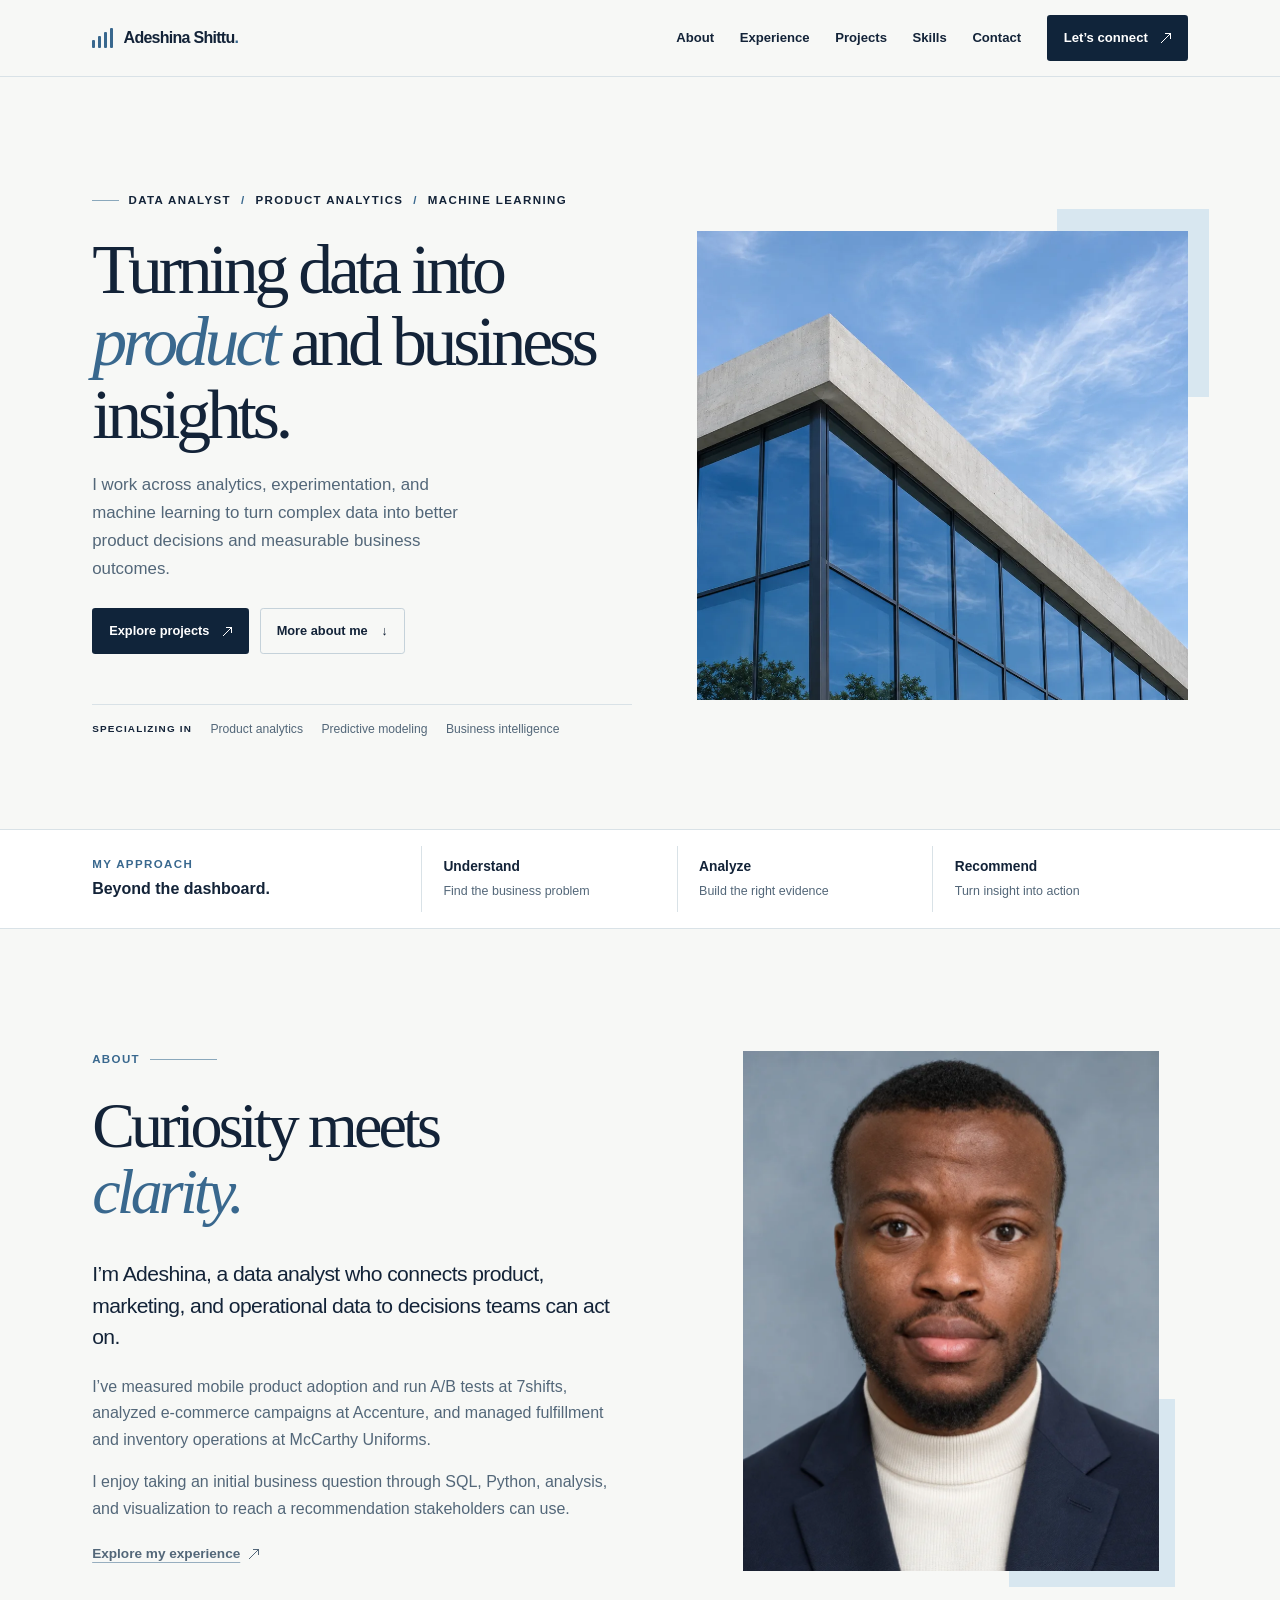
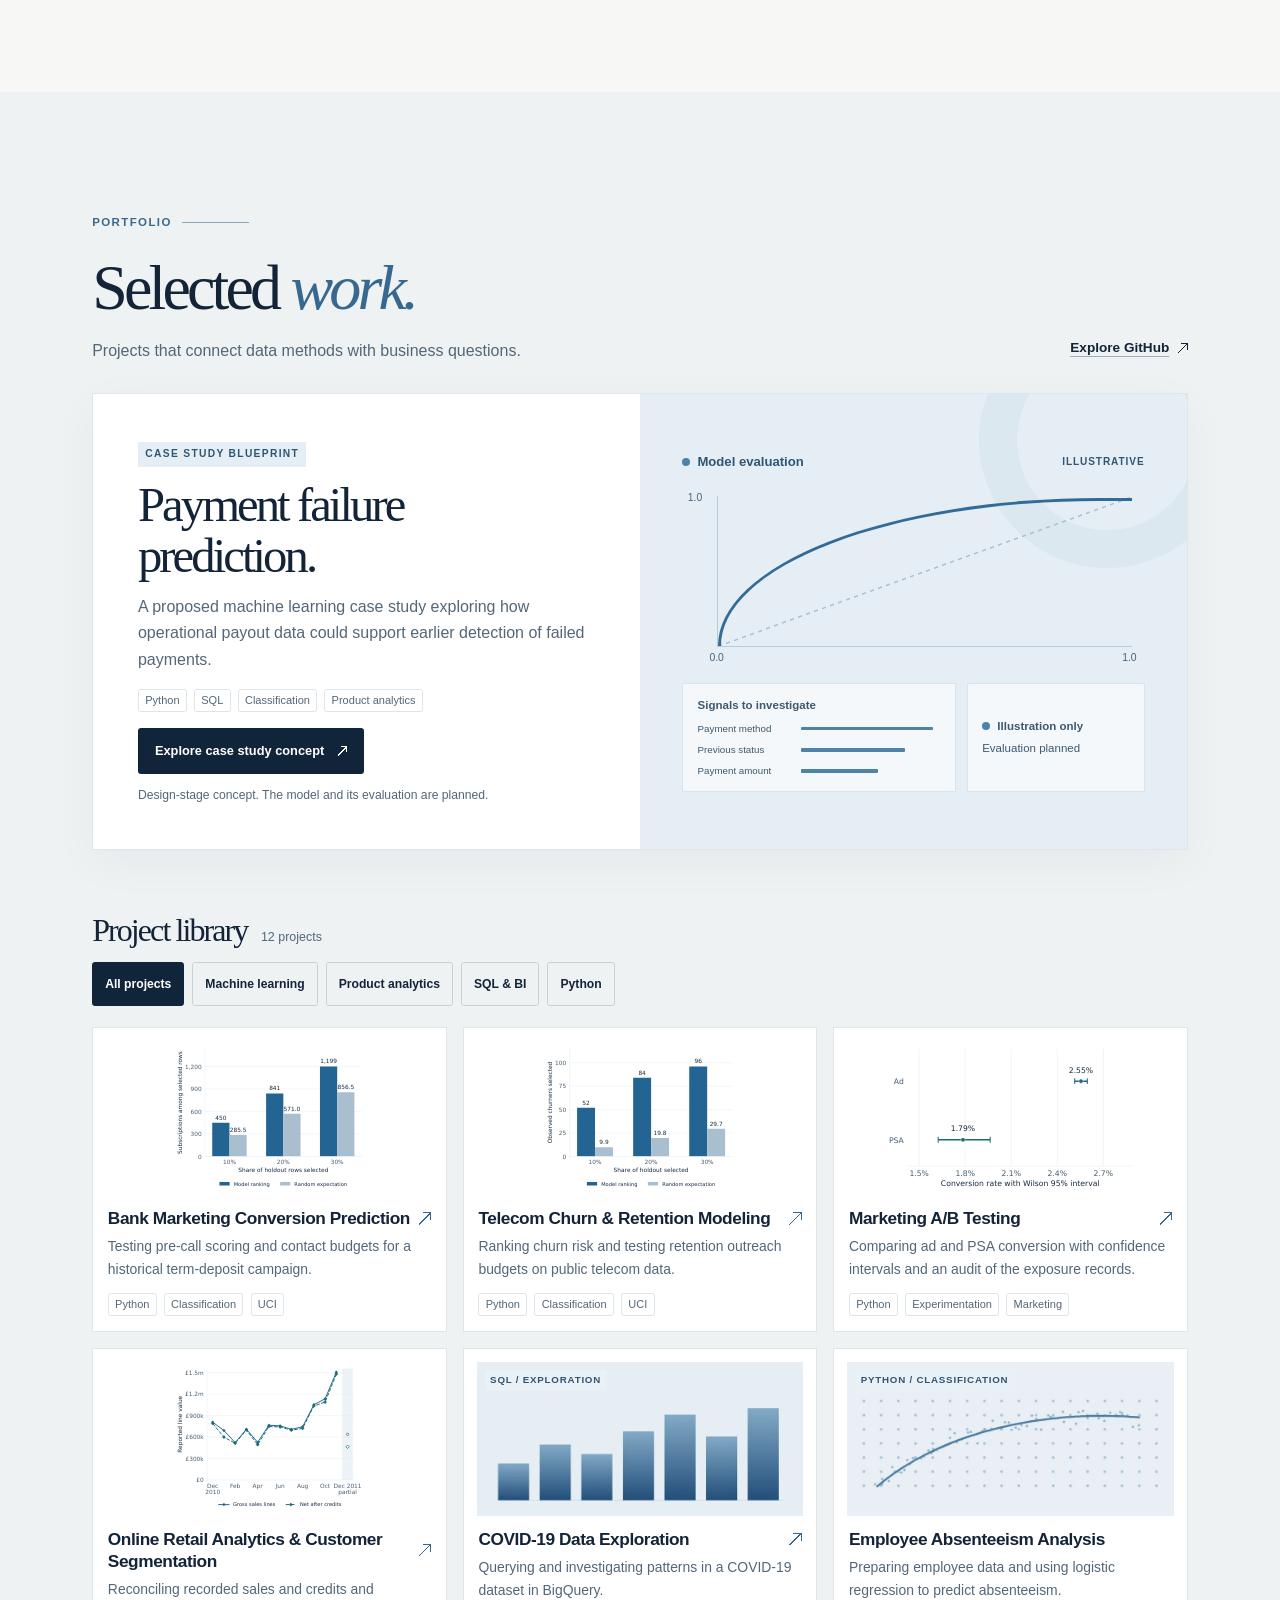
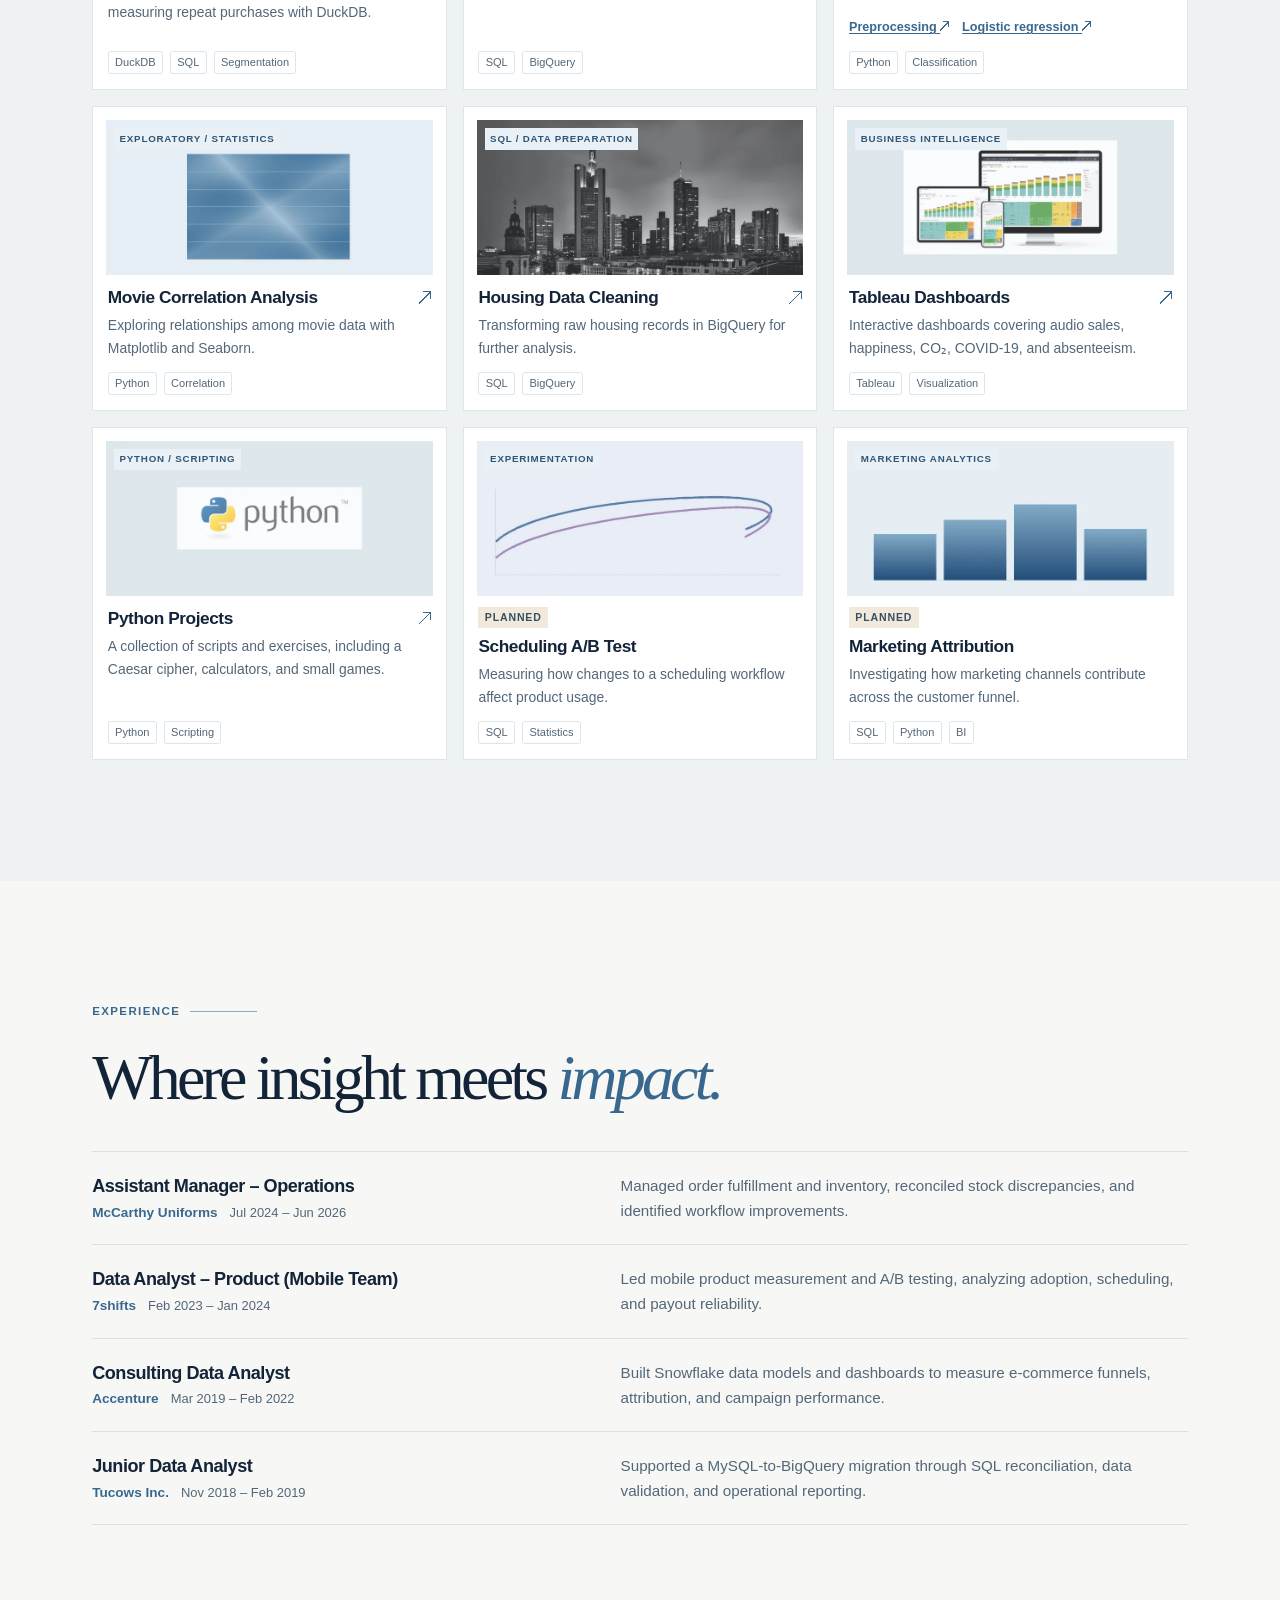
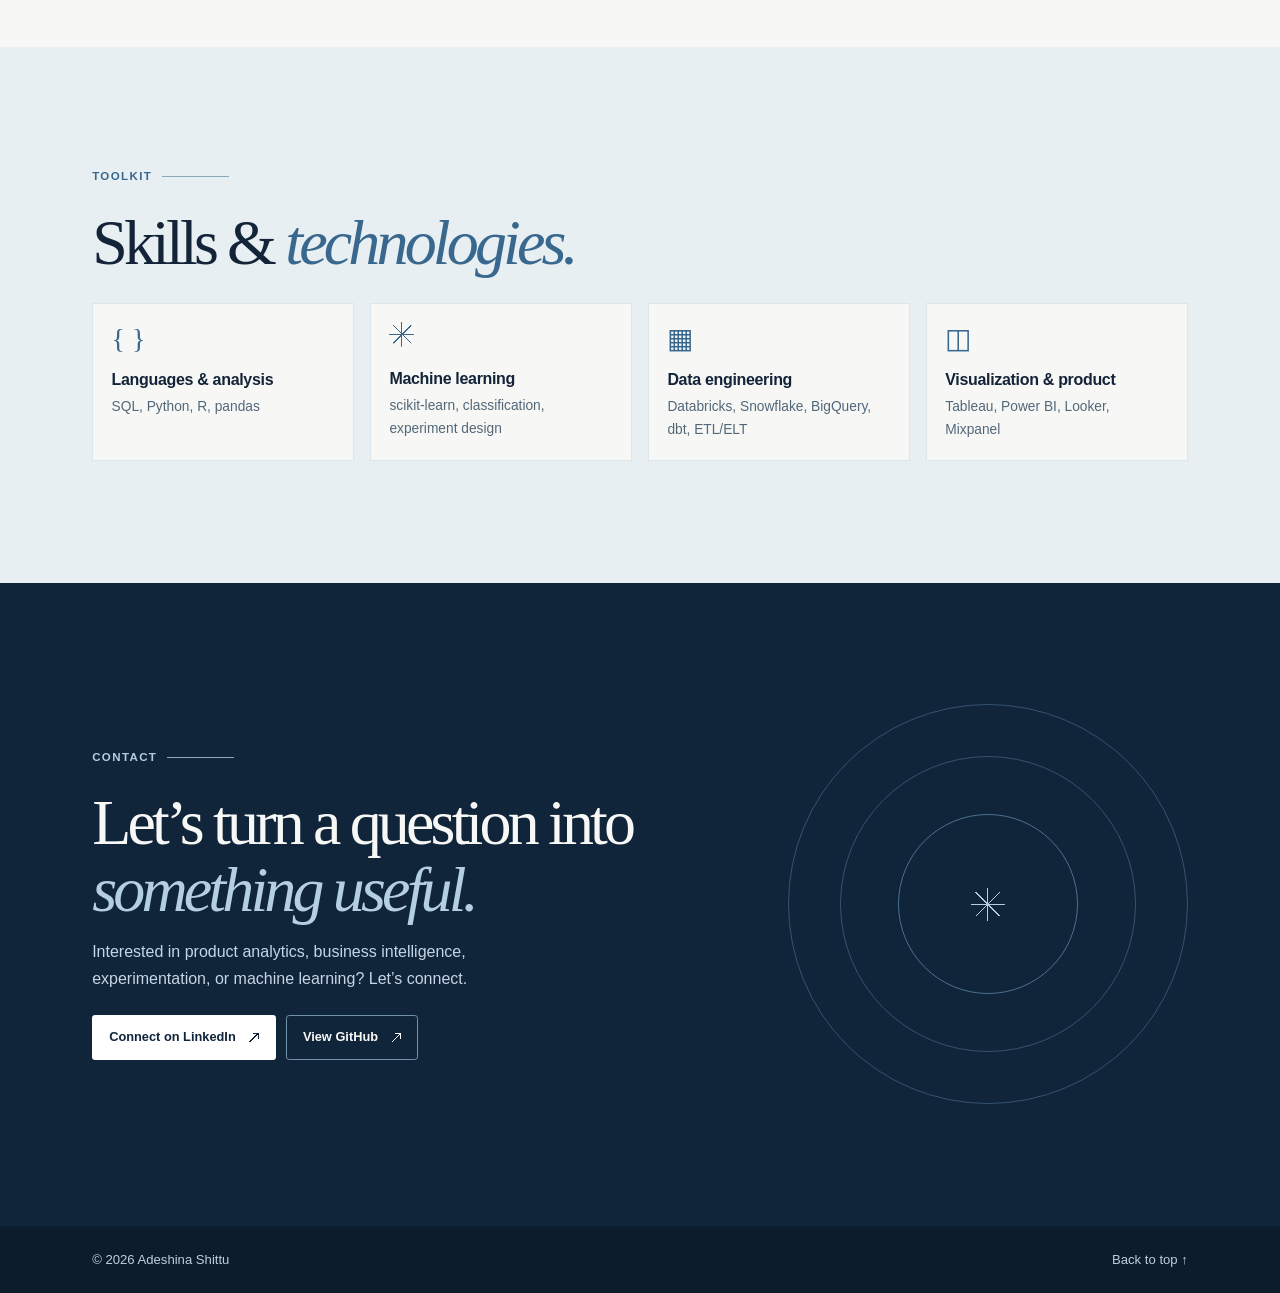
==== docs/index.html @ 9f2d9da0 "Add Online Retail reporting and segmentation to the portfolio" ====
<!doctype html>
<html lang="en">
<head>
  <meta charset="utf-8">
  <meta name="viewport" content="width=device-width, initial-scale=1">
  <title>Adeshina Shittu | Data Analyst</title>
  <meta name="description" content="Adeshina Shittu’s portfolio of data analysis, product analytics, experimentation, and machine learning projects.">
  <meta name="theme-color" content="#f7f8f6">
  <link rel="canonical" href="https://asshittu.github.io/Projects/">
  <meta property="og:type" content="website">
  <meta property="og:url" content="https://asshittu.github.io/Projects/">
  <meta property="og:title" content="Adeshina Shittu | Data Analyst">
  <meta property="og:description" content="Selected work in data analysis, experimentation, and machine learning.">
  <meta property="og:image" content="https://asshittu.github.io/Projects/assets/portfolio/architecture.webp">
  <meta property="og:image:alt" content="A modern glass and concrete building against a blue sky.">
  <link rel="icon" href="assets/portfolio/favicon.png" type="image/png">
  <link rel="stylesheet" href="assets/css/portfolio.css">
  <script src="assets/js/portfolio.js" defer></script>
</head>
<body id="top">
  <a class="skip-link" href="#main-content">Skip to content</a>
  <header id="header" class="site-header">
    <div class="shell header-inner">
      <a class="site-brand" href="./" aria-label="Adeshina Shittu home">
        <span class="brand-mark" aria-hidden="true"><i></i><i></i><i></i><i></i></span>
        <span>Adeshina Shittu<span class="brand-period">.</span></span>
      </a>
      <button class="nav-toggle" type="button" aria-controls="site-nav" aria-expanded="false" hidden>
        <span>Menu</span><span aria-hidden="true">☰</span>
      </button>
      <nav id="site-nav" class="site-nav" aria-label="Main navigation">
        <a href="#about">About</a>
        <a href="#experience">Experience</a>
        <a href="#projects">Projects</a>
        <a href="#skills">Skills</a>
        <a href="#contact">Contact</a>
        <a class="button button-primary nav-contact" href="#contact">Let’s connect <span class="arrow-up-right" aria-hidden="true"></span></a>
      </nav>
    </div>
  </header>

  <main id="main-content" tabindex="-1">
    <section class="hero shell" id="intro" aria-labelledby="hero-title">
      <div class="hero-copy">
        <p class="eyebrow hero-eyebrow">Data analyst <span>/</span> Product analytics <span>/</span> Machine learning</p>
        <h1 id="hero-title">Turning data into <em>product</em> and business insights.</h1>
        <p class="hero-summary">I work across analytics, experimentation, and machine learning to turn complex data into better product decisions and measurable business outcomes.</p>
        <div class="button-row">
          <a class="button button-primary" href="#projects">Explore projects <span class="arrow-up-right" aria-hidden="true"></span></a>
          <a class="button button-outline" href="#about">More about me <span aria-hidden="true">↓</span></a>
        </div>
        <div class="specialties">
          <span class="small-label">Specializing in</span>
          <span>Product analytics</span>
          <span>Predictive modeling</span>
          <span>Business intelligence</span>
        </div>
      </div>
      <div class="hero-visual">
        <img src="assets/portfolio/architecture.webp" width="960" height="960" fetchpriority="high" alt="Glass panels and a diagonal concrete roof against a blue sky">
      </div>
    </section>

    <div class="approach">
      <div class="shell approach-inner">
        <div class="approach-lead">
          <p class="small-label">My approach</p>
          <p>Beyond the dashboard.</p>
        </div>
        <dl class="approach-steps">
          <div><dt>Understand</dt><dd>Find the business problem</dd></div>
          <div><dt>Analyze</dt><dd>Build the right evidence</dd></div>
          <div><dt>Recommend</dt><dd>Turn insight into action</dd></div>
        </dl>
      </div>
    </div>

    <section id="about" class="section shell about" aria-labelledby="about-title">
      <div class="about-copy">
        <p class="eyebrow section-eyebrow">About</p>
        <h2 id="about-title">Curiosity meets <em>clarity.</em></h2>
        <p class="about-lead">I’m Adeshina, a data analyst who connects product, marketing, and operational data to decisions teams can act on.</p>
        <p>I’ve measured mobile product adoption and run A/B tests at 7shifts, analyzed e-commerce campaigns at Accenture, and managed fulfillment and inventory operations at McCarthy Uniforms.</p>
        <p>I enjoy taking an initial business question through SQL, Python, analysis, and visualization to reach a recommendation stakeholders can use.</p>
        <a class="text-link" href="#experience">Explore my experience <span class="arrow-up-right" aria-hidden="true"></span></a>
      </div>
      <figure class="about-portrait">
        <img src="assets/portfolio/adeshina-shittu.webp" width="840" height="1050" alt="Portrait of Adeshina Shittu" loading="lazy" decoding="async">
      </figure>
    </section>

    <section id="projects" class="section projects" aria-labelledby="projects-title">
      <div class="shell">
        <div id="main" class="section-heading">
          <div>
            <p class="eyebrow section-eyebrow">Portfolio</p>
            <h2 id="projects-title">Selected <em>work.</em></h2>
            <p class="section-summary">Projects that connect data methods with business questions.</p>
          </div>
          <a class="text-link" href="https://github.com/asshittu">Explore GitHub <span class="arrow-up-right" aria-hidden="true"></span></a>
        </div>

        <article class="featured-project" aria-labelledby="feature-title">
          <div class="feature-copy">
            <p class="feature-label">Case study blueprint</p>
            <h3 id="feature-title">Payment failure prediction.</h3>
            <p>A proposed machine learning case study exploring how operational payout data could support earlier detection of failed payments.</p>
            <ul class="tags" aria-label="Case study methods">
              <li>Python</li><li>SQL</li><li>Classification</li><li>Product analytics</li>
            </ul>
            <a class="button button-primary" href="case-studies/payment-failure.html">Explore case study concept <span class="arrow-up-right" aria-hidden="true"></span></a>
            <p class="feature-note">Design-stage concept. The model and its evaluation are planned.</p>
          </div>
          <div class="feature-visual" aria-label="Illustrative model evaluation curve. Potential signals include payment method, previous status, and payment amount." role="img">
            <div class="feature-ring" aria-hidden="true"></div>
            <div class="feature-visual-content" aria-hidden="true">
              <div class="graph-header"><span>Model evaluation</span><span>Illustrative</span></div>
              <div class="feature-graph">
                <span class="axis-top">1.0</span><span class="axis-start">0.0</span><span class="axis-end">1.0</span>
                <div class="graph-frame"><span class="graph-diagonal"></span><span class="graph-curve"></span></div>
              </div>
              <div class="graph-details">
                <div class="graph-signals">
                  <strong>Signals to investigate</strong>
                  <div><span>Payment method</span><i></i></div>
                  <div><span>Previous status</span><i></i></div>
                  <div><span>Payment amount</span><i></i></div>
                </div>
                <div class="graph-status"><strong>Illustration only</strong><span>Evaluation planned</span></div>
              </div>
            </div>
          </div>
        </article>

        <section id="project-library" class="project-library" aria-labelledby="library-title">
          <div class="library-heading">
            <h3 id="library-title">Project library</h3>
            <p id="project-count" class="project-count" role="status" aria-live="polite">12 projects</p>
          </div>
          <div id="project-filters" class="project-filters" role="group" aria-label="Filter by discipline" hidden>
            <button type="button" data-filter="all" aria-pressed="true">All projects</button>
            <button type="button" data-filter="machine-learning" aria-pressed="false">Machine learning</button>
            <button type="button" data-filter="product-analytics" aria-pressed="false">Product analytics</button>
            <button type="button" data-filter="sql-bi" aria-pressed="false">SQL &amp; BI</button>
            <button type="button" data-filter="python" aria-pressed="false">Python</button>
          </div>

          <div class="project-grid">
            <article class="project-card" data-categories="machine-learning product-analytics python">
              <div class="project-thumb case-study-thumb">
                <img src="assets/bank-marketing/contact-budget.svg" width="760" height="360" loading="lazy" alt="">
              </div>
              <div class="project-copy">
                <h4><a href="case-studies/bank-marketing.html">Bank Marketing Conversion Prediction <span class="arrow-up-right" aria-hidden="true"></span></a></h4>
                <p>Testing pre-call scoring and contact budgets for a historical term-deposit campaign.</p>
                <ul class="tags"><li>Python</li><li>Classification</li><li>UCI</li></ul>
              </div>
            </article>

            <article class="project-card" data-categories="machine-learning product-analytics python">
              <div class="project-thumb case-study-thumb">
                <img src="assets/telecom-churn/retention-budget.svg" width="760" height="360" loading="lazy" alt="">
              </div>
              <div class="project-copy">
                <h4><a href="case-studies/telecom-churn.html">Telecom Churn &amp; Retention Modeling <span class="arrow-up-right" aria-hidden="true"></span></a></h4>
                <p>Ranking churn risk and testing retention outreach budgets on public telecom data.</p>
                <ul class="tags"><li>Python</li><li>Classification</li><li>UCI</li></ul>
              </div>
            </article>

            <article class="project-card" data-categories="product-analytics python">
              <div class="project-thumb case-study-thumb">
                <img src="assets/marketing-ab-test/conversion-rates.svg" width="760" height="360" loading="lazy" alt="">
              </div>
              <div class="project-copy">
                <h4><a href="case-studies/marketing-ab-test.html">Marketing A/B Testing <span class="arrow-up-right" aria-hidden="true"></span></a></h4>
                <p>Comparing ad and PSA conversion with confidence intervals and an audit of the exposure records.</p>
                <ul class="tags"><li>Python</li><li>Experimentation</li><li>Marketing</li></ul>
              </div>
            </article>

            <article class="project-card" data-categories="sql-bi product-analytics python">
              <div class="project-thumb case-study-thumb">
                <img src="assets/online-retail/monthly-line-values.svg" width="760" height="360" loading="lazy" alt="">
              </div>
              <div class="project-copy">
                <h4><a href="case-studies/online-retail.html">Online Retail Analytics &amp; Customer Segmentation <span class="arrow-up-right" aria-hidden="true"></span></a></h4>
                <p>Reconciling recorded sales and credits and measuring repeat purchases with DuckDB.</p>
                <ul class="tags"><li>DuckDB</li><li>SQL</li><li>Segmentation</li></ul>
              </div>
            </article>

            <article class="project-card" data-categories="sql-bi">
              <div class="project-thumb">
                <img src="assets/portfolio/covid-bars.webp" width="760" height="360" loading="lazy" alt="">
                <span class="thumb-label">SQL / Exploration</span>
              </div>
              <div class="project-copy">
                <h4><a href="https://github.com/asshittu/PortFolio-Projects/blob/main/COVID%2019%20Portfolio%20Project%20-%20Data%20Exploration.sql">COVID-19 Data Exploration <span class="arrow-up-right" aria-hidden="true"></span></a></h4>
                <p>Querying and investigating patterns in a COVID-19 dataset in BigQuery.</p>
                <ul class="tags"><li>SQL</li><li>BigQuery</li></ul>
              </div>
            </article>

            <article class="project-card" data-categories="machine-learning python">
              <div class="project-thumb">
                <img src="assets/portfolio/employee-scatter.webp" width="760" height="360" loading="lazy" alt="">
                <span class="thumb-label">Python / Classification</span>
              </div>
              <div class="project-copy">
                <h4>Employee Absenteeism Analysis</h4>
                <p>Preparing employee data and using logistic regression to predict absenteeism.</p>
                <ul class="project-sources">
                  <li><a href="https://github.com/asshittu/ML-Projects/blob/main/Predicting%20Employee%20Absenteeism%20-%20Preprocessing.ipynb">Preprocessing <span class="arrow-up-right" aria-hidden="true"></span></a></li>
                  <li><a href="https://github.com/asshittu/ML-Projects/blob/main/Predicting%20Employee%20Absenteeism%20-%20Logistic%20Regression.ipynb">Logistic regression <span class="arrow-up-right" aria-hidden="true"></span></a></li>
                </ul>
                <ul class="tags"><li>Python</li><li>Classification</li></ul>
              </div>
            </article>

            <article class="project-card" data-categories="python">
              <div class="project-thumb">
                <img src="assets/portfolio/movie-correlation.webp" width="760" height="360" loading="lazy" alt="">
                <span class="thumb-label">Exploratory / Statistics</span>
              </div>
              <div class="project-copy">
                <h4><a href="https://github.com/asshittu/PortFolio-Projects/blob/main/Correlation%20For%20Movie%20Project.ipynb">Movie Correlation Analysis <span class="arrow-up-right" aria-hidden="true"></span></a></h4>
                <p>Exploring relationships among movie data with Matplotlib and Seaborn.</p>
                <ul class="tags"><li>Python</li><li>Correlation</li></ul>
              </div>
            </article>

            <article class="project-card" data-categories="sql-bi">
              <div class="project-thumb photo-thumb">
                <img src="assets/portfolio/housing.webp" width="760" height="360" loading="lazy" alt="">
                <span class="thumb-label">SQL / Data preparation</span>
              </div>
              <div class="project-copy">
                <h4><a href="https://github.com/asshittu/PortFolio-Projects/blob/main/Cleaning%20Data%20Portfolio%20Project%20Queries.sql">Housing Data Cleaning <span class="arrow-up-right" aria-hidden="true"></span></a></h4>
                <p>Transforming raw housing records in BigQuery for further analysis.</p>
                <ul class="tags"><li>SQL</li><li>BigQuery</li></ul>
              </div>
            </article>

            <article class="project-card" data-categories="sql-bi">
              <div class="project-thumb photo-thumb">
                <img src="assets/portfolio/tableau.webp" width="760" height="360" loading="lazy" alt="">
                <span class="thumb-label">Business intelligence</span>
              </div>
              <div class="project-copy">
                <h4><a href="https://public.tableau.com/app/profile/adeshina2760">Tableau Dashboards <span class="arrow-up-right" aria-hidden="true"></span></a></h4>
                <p>Interactive dashboards covering audio sales, happiness, CO₂, COVID-19, and absenteeism.</p>
                <ul class="tags"><li>Tableau</li><li>Visualization</li></ul>
              </div>
            </article>

            <article class="project-card" data-categories="python">
              <div class="project-thumb photo-thumb">
                <img src="assets/portfolio/python.webp" width="760" height="360" loading="lazy" alt="">
                <span class="thumb-label">Python / Scripting</span>
              </div>
              <div class="project-copy">
                <h4><a href="https://github.com/asshittu/Python-Projects">Python Projects <span class="arrow-up-right" aria-hidden="true"></span></a></h4>
                <p>A collection of scripts and exercises, including a Caesar cipher, calculators, and small games.</p>
                <ul class="tags"><li>Python</li><li>Scripting</li></ul>
              </div>
            </article>

            <article class="project-card" data-categories="product-analytics sql-bi">
              <div class="project-thumb">
                <img src="assets/portfolio/ab-variants.webp" width="760" height="360" loading="lazy" alt="">
                <span class="thumb-label">Experimentation</span>
              </div>
              <div class="project-copy">
                <p class="planned">Planned</p>
                <h4>Scheduling A/B Test</h4>
                <p>Measuring how changes to a scheduling workflow affect product usage.</p>
                <ul class="tags"><li>SQL</li><li>Statistics</li></ul>
              </div>
            </article>

            <article class="project-card" data-categories="product-analytics sql-bi python">
              <div class="project-thumb">
                <img src="assets/portfolio/marketing-attribution.webp" width="760" height="360" loading="lazy" alt="">
                <span class="thumb-label">Marketing analytics</span>
              </div>
              <div class="project-copy">
                <p class="planned">Planned</p>
                <h4>Marketing Attribution</h4>
                <p>Investigating how marketing channels contribute across the customer funnel.</p>
                <ul class="tags"><li>SQL</li><li>Python</li><li>BI</li></ul>
              </div>
            </article>
          </div>
        </section>
      </div>
    </section>

    <section id="experience" class="section shell" aria-labelledby="experience-title">
      <p class="eyebrow section-eyebrow">Experience</p>
      <h2 id="experience-title">Where insight meets <em>impact.</em></h2>
      <ul class="experience-list">
        <li>
          <div>
            <h3>Assistant Manager – Operations</h3>
            <div class="experience-meta">
              <p class="employer">McCarthy Uniforms</p>
              <p class="experience-dates"><time datetime="2024-07">Jul 2024</time> – <time datetime="2026-06">Jun 2026</time></p>
            </div>
          </div>
          <p>Managed order fulfillment and inventory, reconciled stock discrepancies, and identified workflow improvements.</p>
        </li>
        <li>
          <div>
            <h3>Data Analyst – Product (Mobile Team)</h3>
            <div class="experience-meta">
              <p class="employer">7shifts</p>
              <p class="experience-dates"><time datetime="2023-02">Feb 2023</time> – <time datetime="2024-01">Jan 2024</time></p>
            </div>
          </div>
          <p>Led mobile product measurement and A/B testing, analyzing adoption, scheduling, and payout reliability.</p>
        </li>
        <li>
          <div>
            <h3>Consulting Data Analyst</h3>
            <div class="experience-meta">
              <p class="employer">Accenture</p>
              <p class="experience-dates"><time datetime="2019-03">Mar 2019</time> – <time datetime="2022-02">Feb 2022</time></p>
            </div>
          </div>
          <p>Built Snowflake data models and dashboards to measure e-commerce funnels, attribution, and campaign performance.</p>
        </li>
        <li>
          <div>
            <h3>Junior Data Analyst</h3>
            <div class="experience-meta">
              <p class="employer">Tucows Inc.</p>
              <p class="experience-dates"><time datetime="2018-11">Nov 2018</time> – <time datetime="2019-02">Feb 2019</time></p>
            </div>
          </div>
          <p>Supported a MySQL-to-BigQuery migration through SQL reconciliation, data validation, and operational reporting.</p>
        </li>
      </ul>
    </section>

    <section id="skills" class="section skills" aria-labelledby="skills-title">
      <div class="shell">
        <p class="eyebrow section-eyebrow">Toolkit</p>
        <h2 id="skills-title">Skills &amp; <em>technologies.</em></h2>
        <ul class="skills-grid">
          <li><span aria-hidden="true">{ }</span><h3>Languages &amp; analysis</h3><p>SQL, Python, R, pandas</p></li>
          <li><span class="spark-icon" aria-hidden="true"></span><h3>Machine learning</h3><p>scikit-learn, classification, experiment design</p></li>
          <li><span aria-hidden="true">▦</span><h3>Data engineering</h3><p>Databricks, Snowflake, BigQuery, dbt, ETL/ELT</p></li>
          <li><span aria-hidden="true">◫</span><h3>Visualization &amp; product</h3><p>Tableau, Power BI, Looker, Mixpanel</p></li>
        </ul>
      </div>
    </section>

    <section id="contact" class="section contact" aria-labelledby="contact-title">
      <div class="shell contact-inner">
        <div>
          <p class="eyebrow section-eyebrow">Contact</p>
          <h2 id="contact-title">Let’s turn a question into <em>something useful.</em></h2>
          <p class="section-summary">Interested in product analytics, business intelligence, experimentation, or machine learning? Let’s connect.</p>
          <div class="button-row">
            <a class="button button-light" href="https://www.linkedin.com/in/adeshina-shittu/">Connect on LinkedIn <span class="arrow-up-right" aria-hidden="true"></span></a>
            <a class="button button-outline" href="https://github.com/asshittu">View GitHub <span class="arrow-up-right" aria-hidden="true"></span></a>
          </div>
        </div>
        <div class="contact-art" aria-hidden="true"><i></i><i></i><i></i><span class="spark-icon"></span></div>
      </div>
    </section>
  </main>
  <footer id="footer" class="site-footer">
    <div class="shell footer-inner">
      <small>© 2026 Adeshina Shittu</small>
      <a href="#top">Back to top <span aria-hidden="true">↑</span></a>
    </div>
  </footer>
</body>
</html>
---- docs/assets/css/portfolio.css ----
:root {
  color-scheme: light;
  --paper: #f7f8f6;
  --ink: #132338;
  --muted: #536779;
  --accent: #39688e;
  --line: #d9e2e7;
  --pale: #e5eef4;
  --navy: #10243a;
  --serif: Georgia, "Times New Roman", serif;
  --sans: Inter, -apple-system, BlinkMacSystemFont, "Segoe UI", Arial, sans-serif;
}

*, *::before, *::after { box-sizing: border-box; }
[hidden] { display: none !important; }
html { scroll-padding-top: 6rem; }

body {
  margin: 0;
  background: var(--paper);
  color: var(--ink);
  font: 1rem/1.65 var(--sans);
  -webkit-font-smoothing: antialiased;
}

a { color: inherit; }
button { font: inherit; }
img { display: block; max-width: 100%; height: auto; }
p, dl, ul, figure, h1, h2, h3, h4 { margin-top: 0; }

h1, h2, .feature-copy h3, .library-heading h3 {
  font-family: var(--serif);
  font-weight: 400;
  letter-spacing: -.06em;
  line-height: 1.04;
}

h1 { font-size: clamp(3.15rem, 5.45vw, 6.15rem); }
h2 { font-size: clamp(2.8rem, 5vw, 5.55rem); margin-bottom: 1rem; }
h1 em, h2 em { color: var(--accent); }
:focus-visible { outline: 3px solid #4b83b0; outline-offset: 4px; }
main:focus { outline: none; }

.shell {
  width: min(85.6%, 1320px);
  margin-inline: auto;
}

.skip-link {
  position: fixed;
  z-index: 10;
  top: .75rem;
  left: .75rem;
  padding: .65rem 1rem;
  color: white;
  background: var(--navy);
  transform: translateY(calc(-100% - 1rem));
}

.skip-link:focus { transform: translateY(0); }

.site-header {
  position: sticky;
  top: 0;
  z-index: 5;
  background: var(--paper);
  border-bottom: 1px solid var(--line);
}

.header-inner, .site-nav, .site-brand {
  display: flex;
  align-items: center;
}

.header-inner { min-height: 4.75rem; justify-content: space-between; gap: 1.5rem; }
.site-brand { gap: .65rem; font-weight: 750; letter-spacing: -.045em; white-space: nowrap; text-decoration: none; }
.brand-period { color: var(--accent); }

.brand-mark {
  display: inline-flex;
  align-items: end;
  gap: 3px;
  height: 1.25rem;
  color: var(--accent);
}

.brand-mark i { width: 3px; background: currentColor; border-radius: 1px; }
.brand-mark i:nth-child(1) { height: 40%; }
.brand-mark i:nth-child(2) { height: 60%; }
.brand-mark i:nth-child(3) { height: 80%; }
.brand-mark i:nth-child(4) { height: 100%; }

.site-nav { gap: clamp(.7rem, 2vw, 2.2rem); }
.site-nav a { font-size: .82rem; font-weight: 650; text-decoration: none; }
.site-nav a:hover:not(.button) { color: var(--accent); text-decoration: underline; }
.nav-toggle { display: none; }

.button-row { display: flex; flex-wrap: wrap; gap: .65rem; }
.button {
  display: inline-flex;
  align-items: center;
  justify-content: center;
  gap: .85rem;
  min-height: 2.85rem;
  padding: .55rem 1rem;
  border: 1px solid transparent;
  border-radius: .2rem;
  font-size: .8rem;
  font-weight: 700;
  line-height: 1.25;
  text-decoration: none;
}

.button-primary { background: var(--navy); color: #fff; }
.button-primary:hover { background: #284763; }
.button-outline { border-color: #c5d2da; }
.button-outline:hover { background: var(--pale); }
.button-light { background: #fff; color: var(--navy); }
.button-light:hover { background: #d9e9f3; }

.arrow-up-right {
  display: inline-block;
  position: relative;
  flex: none;
  width: .72em;
  height: .72em;
  vertical-align: .05em;
  background: linear-gradient(135deg, transparent calc(50% - .65px), currentColor calc(50% - .65px) calc(50% + .65px), transparent calc(50% + .65px));
}

.arrow-up-right::after {
  content: "";
  position: absolute;
  inset: 0 0 auto auto;
  width: 65%;
  height: 65%;
  border-top: 1px solid currentColor;
  border-right: 1px solid currentColor;
}

.spark-icon {
  display: inline-block;
  width: .88em;
  height: .88em;
  background:
    linear-gradient(currentColor, currentColor) center / 100% 1px no-repeat,
    linear-gradient(currentColor, currentColor) center / 1px 100% no-repeat,
    linear-gradient(45deg, transparent calc(50% - .5px), currentColor calc(50% - .5px) calc(50% + .5px), transparent calc(50% + .5px)) center / 74% 74% no-repeat,
    linear-gradient(135deg, transparent calc(50% - .5px), currentColor calc(50% - .5px) calc(50% + .5px), transparent calc(50% + .5px)) center / 74% 74% no-repeat;
}

.eyebrow, .small-label {
  font-size: .72rem;
  line-height: 1.45;
  font-weight: 750;
  letter-spacing: .12em;
  text-transform: uppercase;
}

.eyebrow {
  display: flex;
  flex-wrap: wrap;
  align-items: center;
  gap: .62rem;
  margin-bottom: 1.55rem;
}

.section-eyebrow { color: var(--accent); }
.hero-eyebrow::before, .section-eyebrow::after {
  content: "";
  flex: 0 0 1.65rem;
  height: 1px;
  background: #8aa8bc;
}

.section-eyebrow::after { flex-basis: 4.2rem; }
.hero-eyebrow span { color: var(--accent); }

.hero {
  display: grid;
  grid-template-columns: 1.1fr 1fr;
  align-items: center;
  gap: clamp(2.4rem, 5.15vw, 6.5rem);
  padding-block: clamp(5.5rem, 9vw, 9rem) clamp(5rem, 7vw, 7.5rem);
}

.hero h1 { margin-bottom: 1.25rem; }
.hero-summary { max-width: 39ch; color: var(--muted); font-size: clamp(1rem, 1.32vw, 1.18rem); margin-bottom: 1.6rem; }

.specialties {
  display: flex;
  flex-wrap: wrap;
  align-items: center;
  gap: .55rem 1.15rem;
  margin-top: clamp(1.5rem, 4vw, 3.1rem);
  padding-top: .9rem;
  border-top: 1px solid var(--line);
  color: var(--muted);
  font-size: .76rem;
}

.specialties .small-label { color: var(--ink); font-size: .62rem; }
.hero-visual { position: relative; isolation: isolate; }

.hero-visual::before {
  content: "";
  position: absolute;
  z-index: -1;
  inset: -1.35rem -1.35rem auto auto;
  width: 31%;
  height: 40%;
  background: #d8e7f0;
}

.hero-visual img { width: 100%; aspect-ratio: 1.045; object-fit: cover; }

.approach { background: #fff; border-block: 1px solid var(--line); }
.approach-inner, .approach-steps { display: grid; align-items: stretch; }
.approach-inner { grid-template-columns: 3fr 7fr; padding-block: 1rem; }
.approach-lead { display: grid; align-content: center; gap: .2rem; }
.approach-lead p { margin: 0; font-weight: 700; }
.approach-lead p:first-child { color: var(--accent); }
.approach-steps { grid-template-columns: repeat(3, minmax(0, 1fr)); margin: 0; }
.approach-steps div { display: grid; align-content: center; gap: .15rem; padding: .65rem 1.35rem; border-inline-start: 1px solid var(--line); }
.approach-steps dt { font-size: .86rem; font-weight: 750; }
.approach-steps dd { color: var(--muted); margin: 0; font-size: .78rem; }

.section { padding-block: clamp(4.15rem, 9.5vw, 9.25rem); }
.about { display: grid; grid-template-columns: minmax(0, 1.1fr) minmax(0, 1fr); align-items: center; gap: clamp(2.3rem, 8vw, 7.4rem); }
.about h2 { max-width: 12ch; margin-bottom: 2rem; color: var(--ink); }
.about-copy { color: var(--muted); }
.about-lead { color: var(--ink); font-size: clamp(1.16rem, 1.65vw, 1.48rem); line-height: 1.5; letter-spacing: -.028em; }

.about-portrait {
  position: relative;
  isolation: isolate;
  justify-self: center;
  width: min(100%, 26rem);
  margin: 0;
}

.about-portrait::before {
  content: "";
  position: absolute;
  z-index: -1;
  inset: auto -1rem -1rem auto;
  width: 40%;
  height: 36%;
  background: #d8e7f0;
}

.about-portrait img { width: 100%; background: var(--pale); }

.text-link {
  display: inline-flex;
  align-items: center;
  gap: .55rem;
  min-height: 2rem;
  font-size: .85rem;
  font-weight: 750;
  text-decoration: underline;
  text-decoration-color: #97aebf;
  text-underline-offset: .32em;
}

.text-link:hover { color: var(--accent); text-decoration-color: currentColor; }
.projects { background: #eef2f3; }
.section-heading { display: flex; justify-content: space-between; align-items: end; flex-wrap: wrap; gap: .75rem 2rem; margin-bottom: 1.8rem; }
.section-summary { max-width: 50ch; color: var(--muted); margin-bottom: 0; }

.featured-project {
  display: grid;
  grid-template-columns: 1fr 1fr;
  background: #fff;
  border: 1px solid #dde6eb;
  box-shadow: 0 .8rem 2.75rem #1323380a;
}

.feature-copy { padding: clamp(1.4rem, 3.5vw, 3.5rem); }
.feature-copy h3 { margin-bottom: .8rem; font-size: clamp(2.25rem, 3.8vw, 4.25rem); max-width: 14ch; }
.feature-copy > p:not(.feature-label) { color: var(--muted); }
.feature-copy .tags { margin-block: 0 1rem; }

.feature-label {
  display: inline-block;
  background: var(--pale);
  color: #2d5676;
  padding: .24rem .46rem;
  margin-bottom: .85rem;
  font-size: .64rem;
  font-weight: 750;
  letter-spacing: .13em;
  text-transform: uppercase;
}

.feature-note { margin: .67rem 0 0; font-size: .76rem; }

.feature-visual {
  display: grid;
  align-items: center;
  position: relative;
  overflow: hidden;
  background: #e5eef4;
  padding: clamp(1.4rem, 3.3vw, 3.3rem);
}

.feature-visual-content { position: relative; }
.feature-ring {
  position: absolute;
  top: -5.1rem;
  right: -3rem;
  width: clamp(10rem, 20vw, 18rem);
  aspect-ratio: 1;
  border: clamp(1.5rem, 3vw, 3rem) solid #dbe8ef;
  border-radius: 50%;
}

.graph-header, .graph-details { display: flex; justify-content: space-between; gap: .7rem; }
.graph-header { align-items: center; color: #315675; font-size: .82rem; font-weight: 750; }
.graph-header span:first-child::before, .graph-status strong::before {
  content: "";
  display: inline-block;
  width: .5rem;
  height: .5rem;
  margin-inline-end: .45rem;
  background: #4a83aa;
  border-radius: 50%;
}
.graph-header span:last-child { text-transform: uppercase; font-size: .63rem; letter-spacing: .09em; }
.feature-graph { position: relative; margin: 1rem .4rem 1.75rem 0; height: clamp(6rem, 13vw, 12rem); }
.graph-frame { position: absolute; inset: .45rem .4rem .55rem 2.15rem; border: solid #b9cbd8; border-width: 0 0 1px 1px; }
.graph-diagonal {
  position: absolute;
  inset: 0;
  background: repeating-linear-gradient(90deg, #a9bfce 0 4px, transparent 4px 8px);
  clip-path: polygon(0 100%, 100% 0, 100% 1%, 1% 100%);
}
.graph-curve { position: absolute; inset: .1rem 0 0 0; border: solid #326b98; border-width: .2rem 0 0 .2rem; border-top-left-radius: 92% 100%; }

.axis-top, .axis-start, .axis-end { position: absolute; color: #496478; font-size: .65rem; }
.axis-top { left: .35rem; top: 0; }
.axis-start { left: 1.7rem; bottom: -.65rem; }
.axis-end { right: .1rem; bottom: -.65rem; }

.graph-details > div { background: #f4f8fa; padding: .75rem .9rem; border: 1px solid #d9e5ec; color: #3d596f; font-size: .72rem; }
.graph-signals { flex: 1.65; }
.graph-signals div { display: grid; grid-template-columns: 1fr 1.45fr; align-items: center; gap: .5rem; margin-top: .32rem; font-size: .61rem; }
.graph-signals div i { height: .22rem; background: #4d82a9; border-radius: 1px; width: 95%; }
.graph-signals div:nth-child(3) i { width: 75%; }
.graph-signals div:nth-child(4) i { width: 55%; }
.graph-status { display: grid; flex: 1; align-content: center; gap: .18rem; }

.project-library { margin-top: clamp(2.8rem, 5vw, 4.5rem); }
.library-heading { display: flex; flex-wrap: wrap; gap: .55rem .85rem; align-items: baseline; margin-bottom: .9rem; }
.library-heading h3 { font-size: clamp(1.65rem, 2.5vw, 2.25rem); margin: 0; }
.project-count { color: var(--muted); font-size: .78rem; margin: 0; }
.project-filters { display: flex; flex-wrap: wrap; gap: .5rem; margin-bottom: 1.3rem; }

.project-filters button {
  min-height: 2.75rem;
  cursor: pointer;
  color: var(--ink);
  background: transparent;
  border: 1px solid #c5d2da;
  border-radius: .17rem;
  padding: .32rem .75rem;
  font-size: .76rem;
  font-weight: 650;
}

.project-filters button:hover { background: #dfeaf0; }
.project-filters button[aria-pressed="true"] { background: var(--navy); color: #fff; border-color: var(--navy); }

.project-grid { display: grid; grid-template-columns: repeat(3, minmax(0, 1fr)); gap: 1rem; }
.project-card { display: flex; flex-direction: column; background: #fff; border: 1px solid #dfe6eb; padding: .8rem; }
.project-thumb { position: relative; overflow: hidden; background: var(--pale); }
.project-thumb img { width: 100%; aspect-ratio: 19 / 9; object-fit: cover; }
.case-study-thumb img { object-fit: contain; padding: .35rem; background: #fff; }
.photo-thumb img { opacity: .82; }

.thumb-label {
  position: absolute;
  inset: .5rem auto auto .5rem;
  max-width: calc(100% - 1rem);
  background: #e9f1f6;
  color: #315675;
  padding: .17rem .35rem;
  font-size: .61rem;
  font-weight: 750;
  letter-spacing: .08em;
  text-transform: uppercase;
}

.project-copy { display: flex; flex-direction: column; flex: 1; padding: .7rem .12rem .15rem; }
.project-copy h4 { margin: 0 0 .35rem; font-size: 1.08rem; letter-spacing: -.025em; line-height: 1.3; }
.project-copy h4 a { display: flex; justify-content: space-between; gap: .5rem; text-decoration: none; }
.project-copy h4 a span { color: var(--accent); align-self: center; }
.project-copy h4 a:hover { text-decoration: underline; text-underline-offset: .22em; }
.project-copy > p:not(.planned) { color: var(--muted); margin-bottom: .72rem; font-size: .87rem; }
.project-copy .tags { margin: auto 0 0; }

.tags, .project-sources, .experience-list, .skills-grid { list-style: none; padding: 0; }
.tags, .project-sources { display: flex; flex-wrap: wrap; gap: .35rem .45rem; }

.tags li {
  padding: .14rem .39rem;
  border: 1px solid #dce5eb;
  border-radius: .16rem;
  color: var(--muted);
  font-size: .69rem;
  line-height: 1.5;
}

.project-sources { gap: .25rem .8rem; margin-bottom: .72rem; }
.project-sources a { color: var(--accent); text-underline-offset: .17em; font-size: .79rem; font-weight: 650; }
.planned { align-self: start; color: #384f61; background: #f1eadc; margin: 0 0 .45rem; padding: .12rem .4rem; font-size: .66rem; font-weight: 750; letter-spacing: .08em; text-transform: uppercase; }

.experience-list { margin: 2.5rem 0 0; border-top: 1px solid var(--line); }
.experience-list li { display: grid; grid-template-columns: 1fr 1.15fr; gap: .4rem 2.2rem; align-items: center; padding-block: 1.25rem; border-bottom: 1px solid var(--line); }
.experience-list h3 { margin: 0; font-size: 1.13rem; letter-spacing: -.026em; }
.experience-list p { color: var(--muted); font-size: .95rem; margin: 0; }
.experience-meta { display: flex; align-items: baseline; flex-wrap: wrap; gap: .1rem .75rem; }
.experience-list .employer { color: var(--accent); font-size: .85rem; font-weight: 600; }
.experience-list .experience-dates { font-size: .81rem; }

.skills { background: #e8eff3; }
.skills-grid { display: grid; grid-template-columns: repeat(4, minmax(0, 1fr)); gap: 1rem; margin: 1.65rem 0 0; }
.skills-grid li { background: var(--paper); border: 1px solid #dce6ed; padding: 1.15rem; }
.skills-grid span { color: var(--accent); font: 1.75rem/1.2 var(--serif); }
.skills-grid h3 { font-size: 1rem; letter-spacing: -.02em; line-height: 1.3; margin: .85rem 0 .35rem; }
.skills-grid p { color: var(--muted); font-size: .86rem; margin: 0; }

.contact { background: var(--navy); color: var(--paper); }
.contact-inner { display: grid; grid-template-columns: 1.6fr 1fr; align-items: center; gap: 2rem; }
.contact h2 { max-width: 18ch; }
.contact h2 em, .contact .section-eyebrow { color: #b4cfe1; }
.contact .section-summary { color: #c5d6e4; }
.contact .button-row { margin-top: 1.4rem; }
.contact .button-outline { border-color: #7292aa; }
.contact .button-outline:hover { background: #2a4a65; color: #fff; }

.contact-art { display: grid; place-items: center; margin-inline-start: auto; position: relative; width: min(100%, 25rem); aspect-ratio: 1; }
.contact-art i { position: absolute; inset: 0; width: 100%; aspect-ratio: 1; margin: auto; border: 1px solid #355470; border-radius: 50%; }
.contact-art i:nth-child(2) { width: 74%; }
.contact-art i:nth-child(3) { width: 45%; border-color: #4e718e; }
.contact-art span { color: #b4cfe1; font-size: 2.4rem; }

.site-footer { background: #0c1c2d; color: #bdcfde; }
.footer-inner { display: flex; align-items: center; justify-content: space-between; flex-wrap: wrap; gap: .65rem 2rem; min-height: 4.2rem; padding-block: .75rem; font-size: .82rem; }
.footer-inner small { font-size: inherit; }
.footer-inner a { text-decoration: none; }
.footer-inner a:hover { text-decoration: underline; }

@media (max-width: 940px) {
  .shell { width: 88%; }
  .hero { gap: 2.1rem; }
  .hero h1 { font-size: clamp(3.05rem, 6.2vw, 4.5rem); }
  .project-grid { grid-template-columns: repeat(2, minmax(0, 1fr)); }
  .skills-grid { grid-template-columns: repeat(2, minmax(0, 1fr)); }
}

@media (max-width: 720px) {
  html { scroll-padding-top: 4.8rem; }
  .shell { width: 90%; }
  .site-header { position: relative; }
  .header-inner { min-height: 3.9rem; flex-wrap: wrap; gap: .25rem 1rem; }
  .site-nav { flex-wrap: wrap; width: 100%; padding-bottom: .7rem; }
  .site-nav > a { display: flex; align-items: center; min-height: 2.75rem; }
  .site-nav .nav-contact { display: none; }

  .site-header.is-enhanced { position: sticky; }
  .site-header.is-enhanced .nav-toggle {
    display: flex;
    align-items: center;
    gap: .5rem;
    min-height: 2.75rem;
    border: 0;
    background: transparent;
    color: var(--ink);
    padding: 0 .2rem;
    font-size: .83rem;
    font-weight: 650;
    cursor: pointer;
  }
  .site-header.is-enhanced .site-nav { display: none; }
  .site-header.is-enhanced .nav-toggle[aria-expanded="true"] + .site-nav {
    display: grid;
    position: absolute;
    inset: 100% 0 auto;
    padding: .65rem 5% 1rem;
    gap: .15rem;
    background: var(--paper);
    border-bottom: 1px solid var(--line);
    box-shadow: 0 .65rem .8rem #1323380c;
  }
  .site-header.is-enhanced .site-nav .nav-contact { display: none; }

  .hero { grid-template-columns: minmax(0, 1fr); align-items: start; gap: 2.15rem; padding-block: 3rem 1.6rem; }
  .hero h1 { max-width: 15ch; font-size: clamp(3rem, 9.4vw, 4.25rem); }
  .hero-visual::before { inset: -.5rem -.5rem auto auto; }
  .hero-visual img { aspect-ratio: 1.03; }
  .specialties { margin-top: 1.5rem; }

  .approach-inner { grid-template-columns: 1fr; gap: .45rem; }
  .approach-steps div:first-child { border: 0; padding-left: 0; }
  .approach-steps div { padding: .35rem .55rem; }
  .approach-steps dt { font-size: .79rem; }
  .approach-steps dd { font-size: .72rem; }

  .about, .featured-project, .contact-inner { grid-template-columns: minmax(0, 1fr); }
  .about { gap: 1.7rem; }
  .about h2 { margin-bottom: 1.2rem; }
  .about-portrait { justify-self: start; }
  .about-portrait::before { inset: auto -.5rem -.5rem auto; }
  .section-heading { margin-bottom: 1.2rem; }
  .feature-graph { height: clamp(7rem, 30vw, 13rem); }
  .contact-art { display: none; }
}

@media (max-width: 510px) {
  .hero-eyebrow { font-size: .64rem; gap: .4rem; }
  .hero-eyebrow::before { flex-basis: .85rem; }
  .project-grid, .skills-grid { grid-template-columns: minmax(0, 1fr); }
  .experience-list { margin-top: 1.55rem; }
  .experience-list li { grid-template-columns: minmax(0, 1fr); padding-block: 1rem; }
}
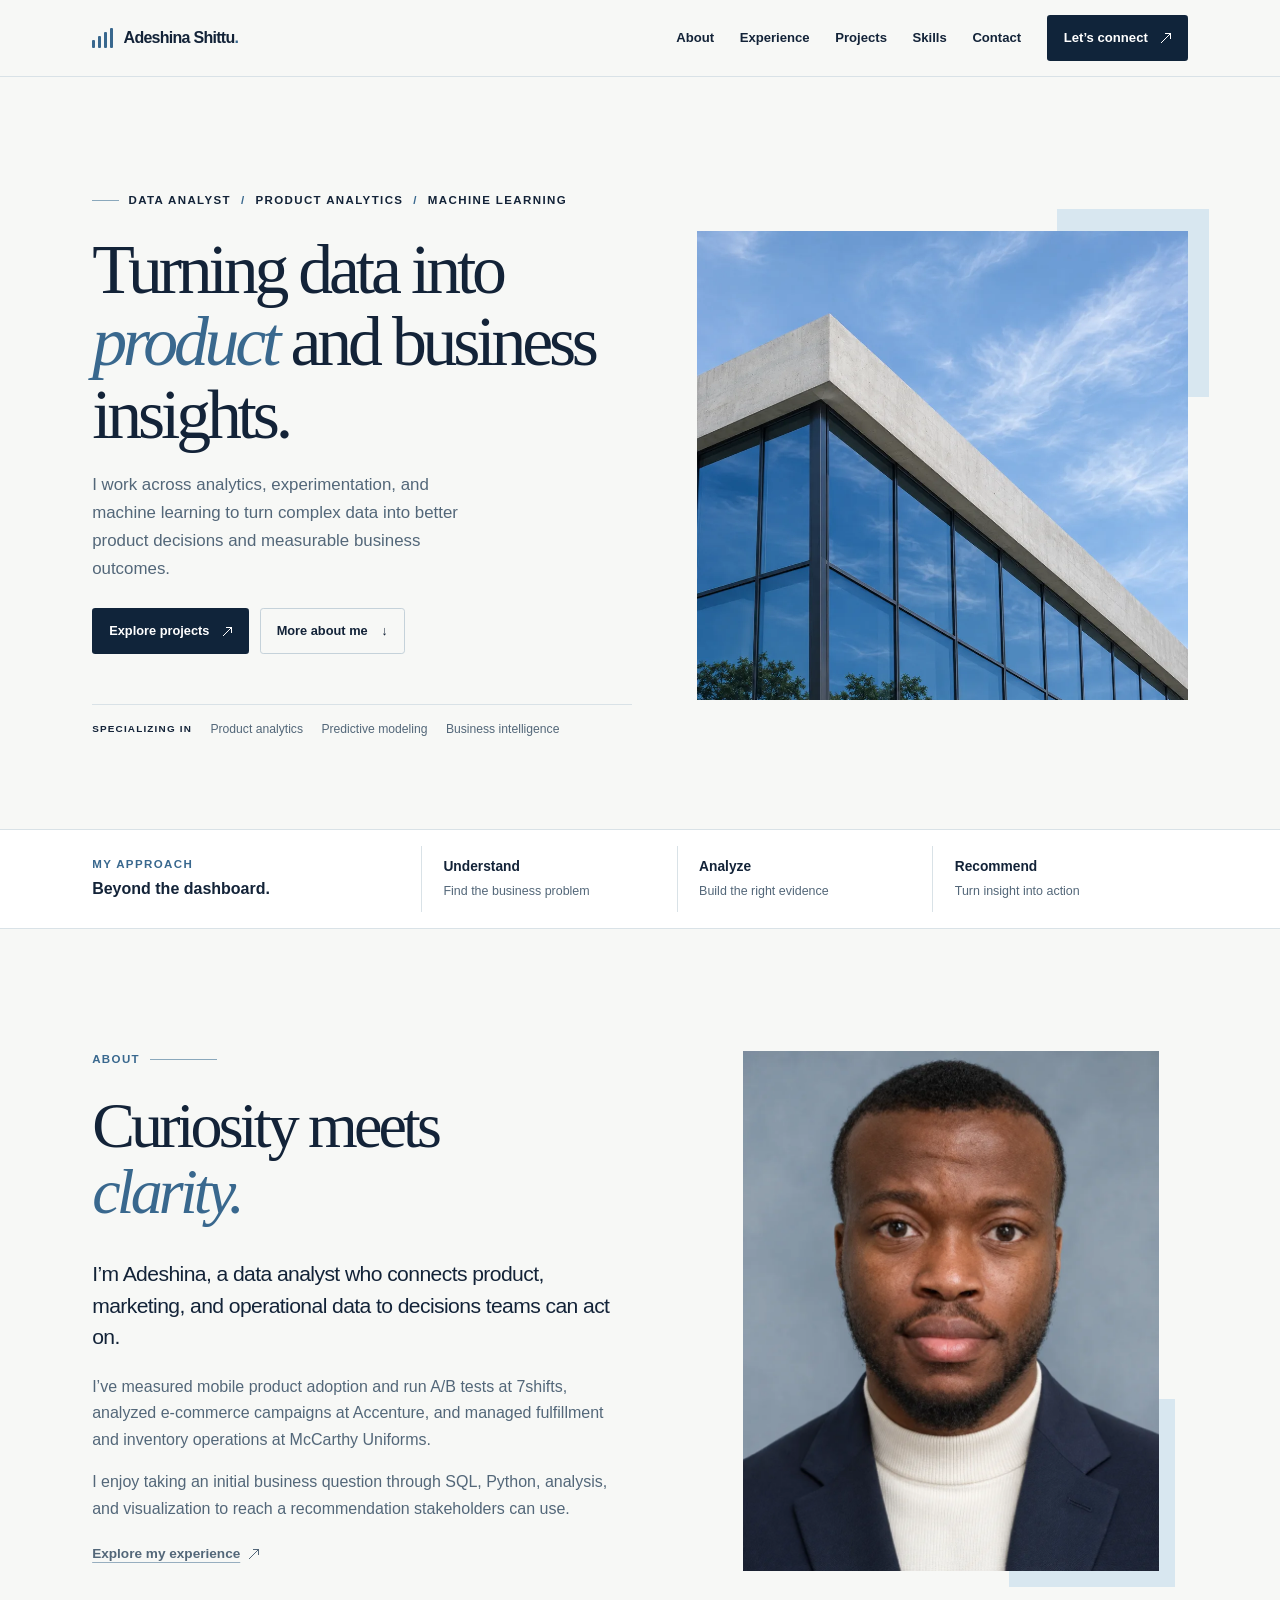
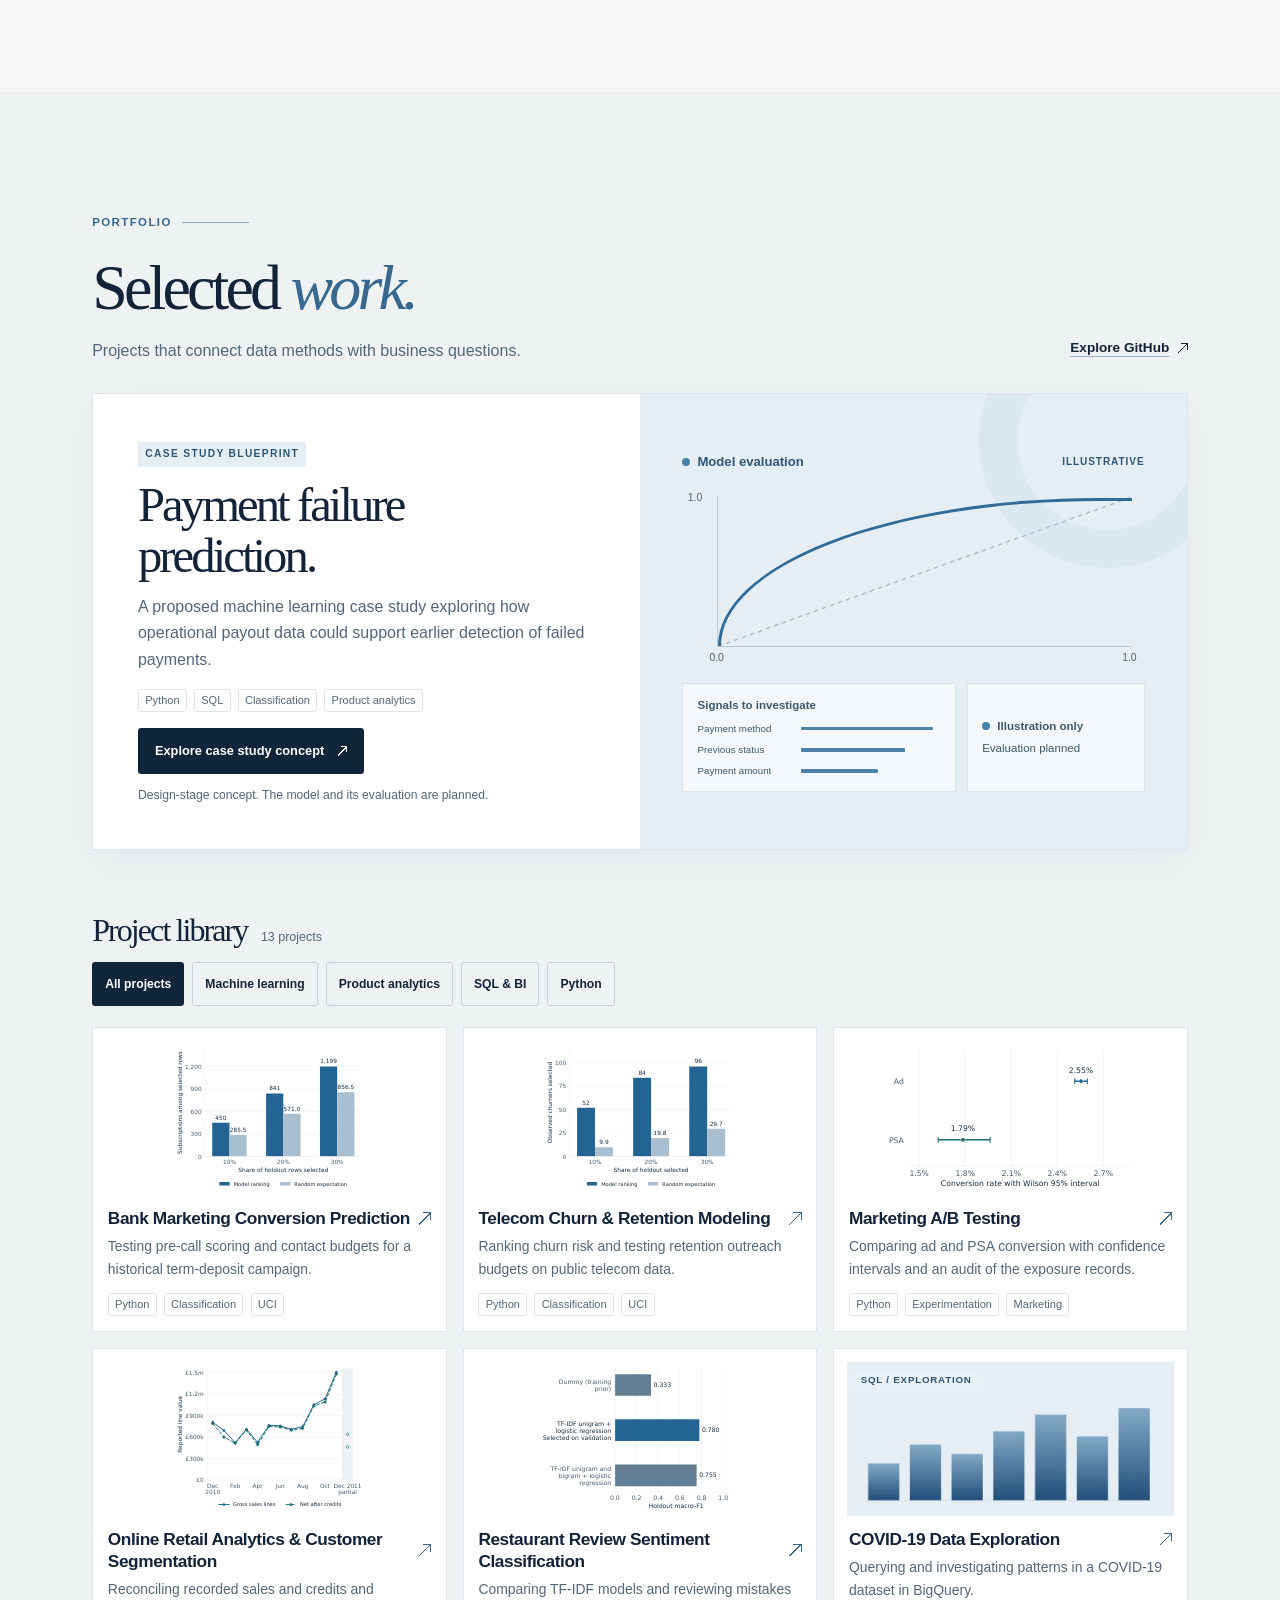
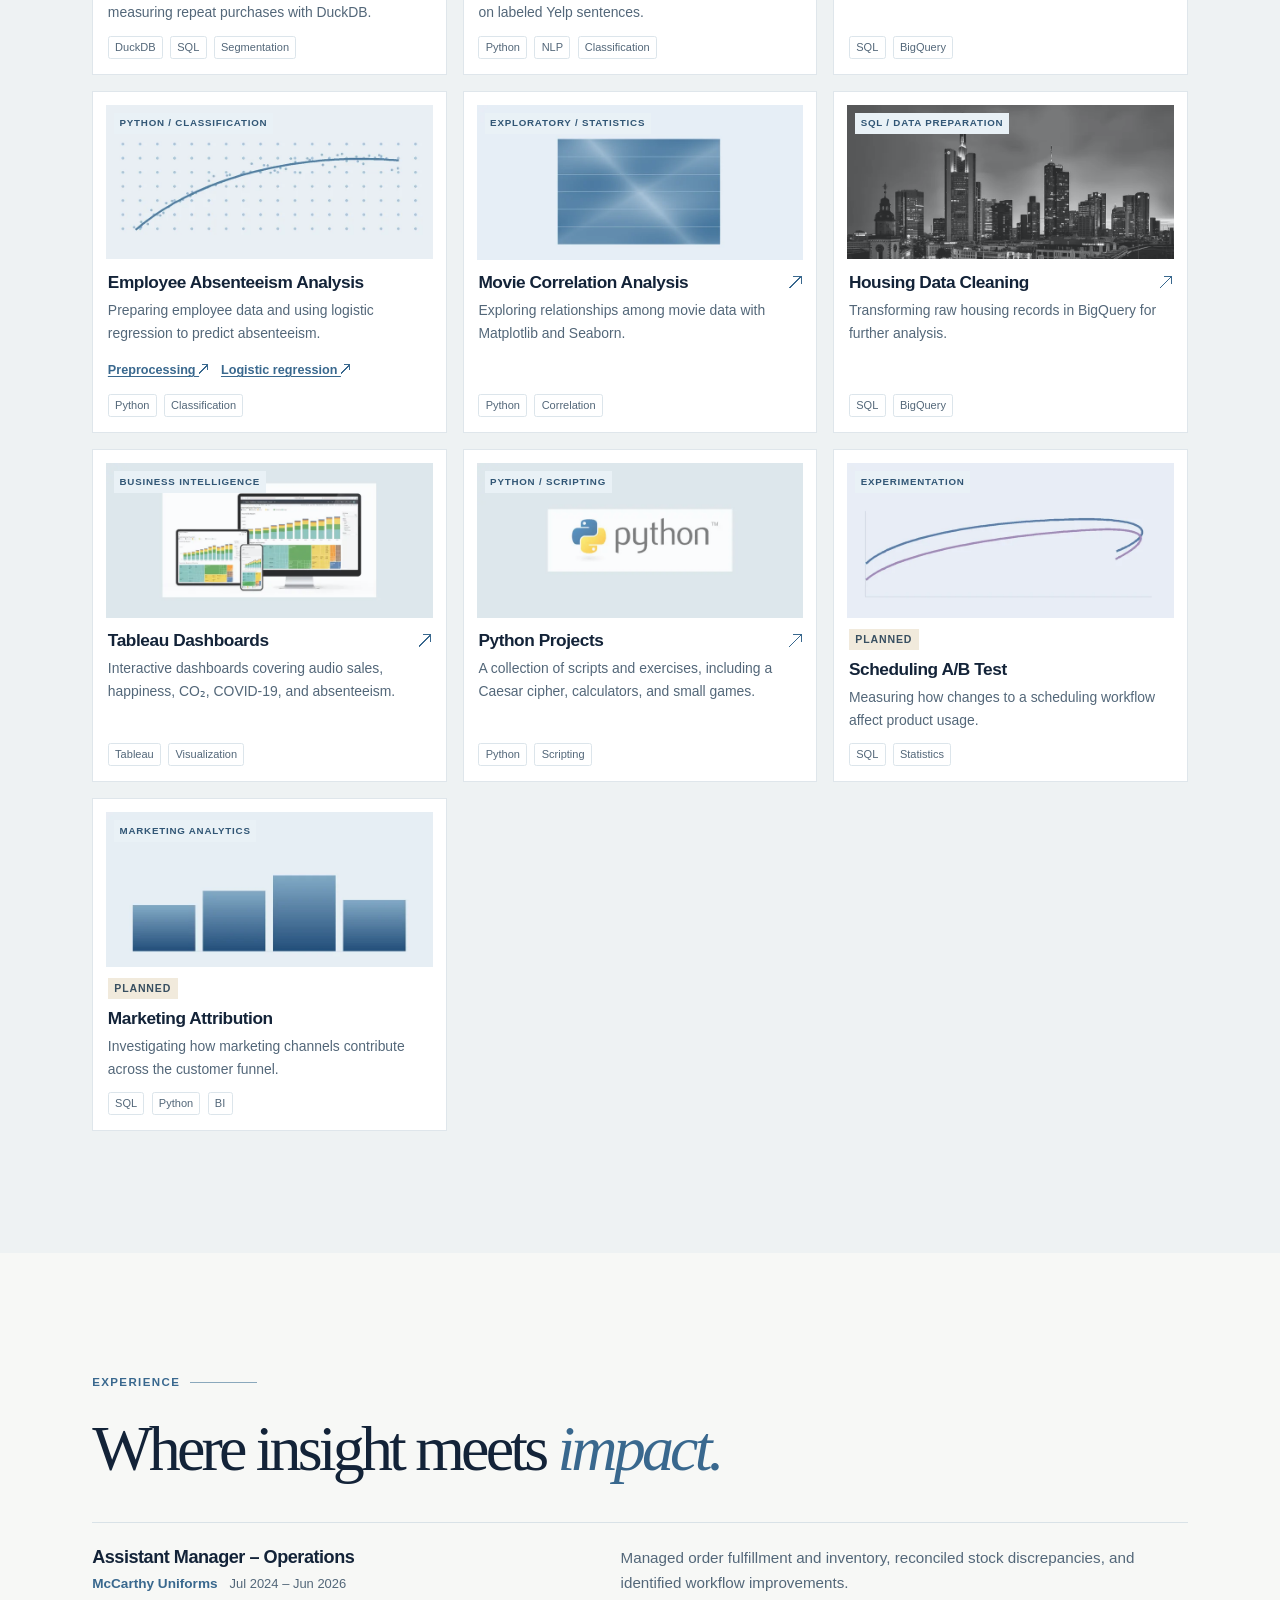
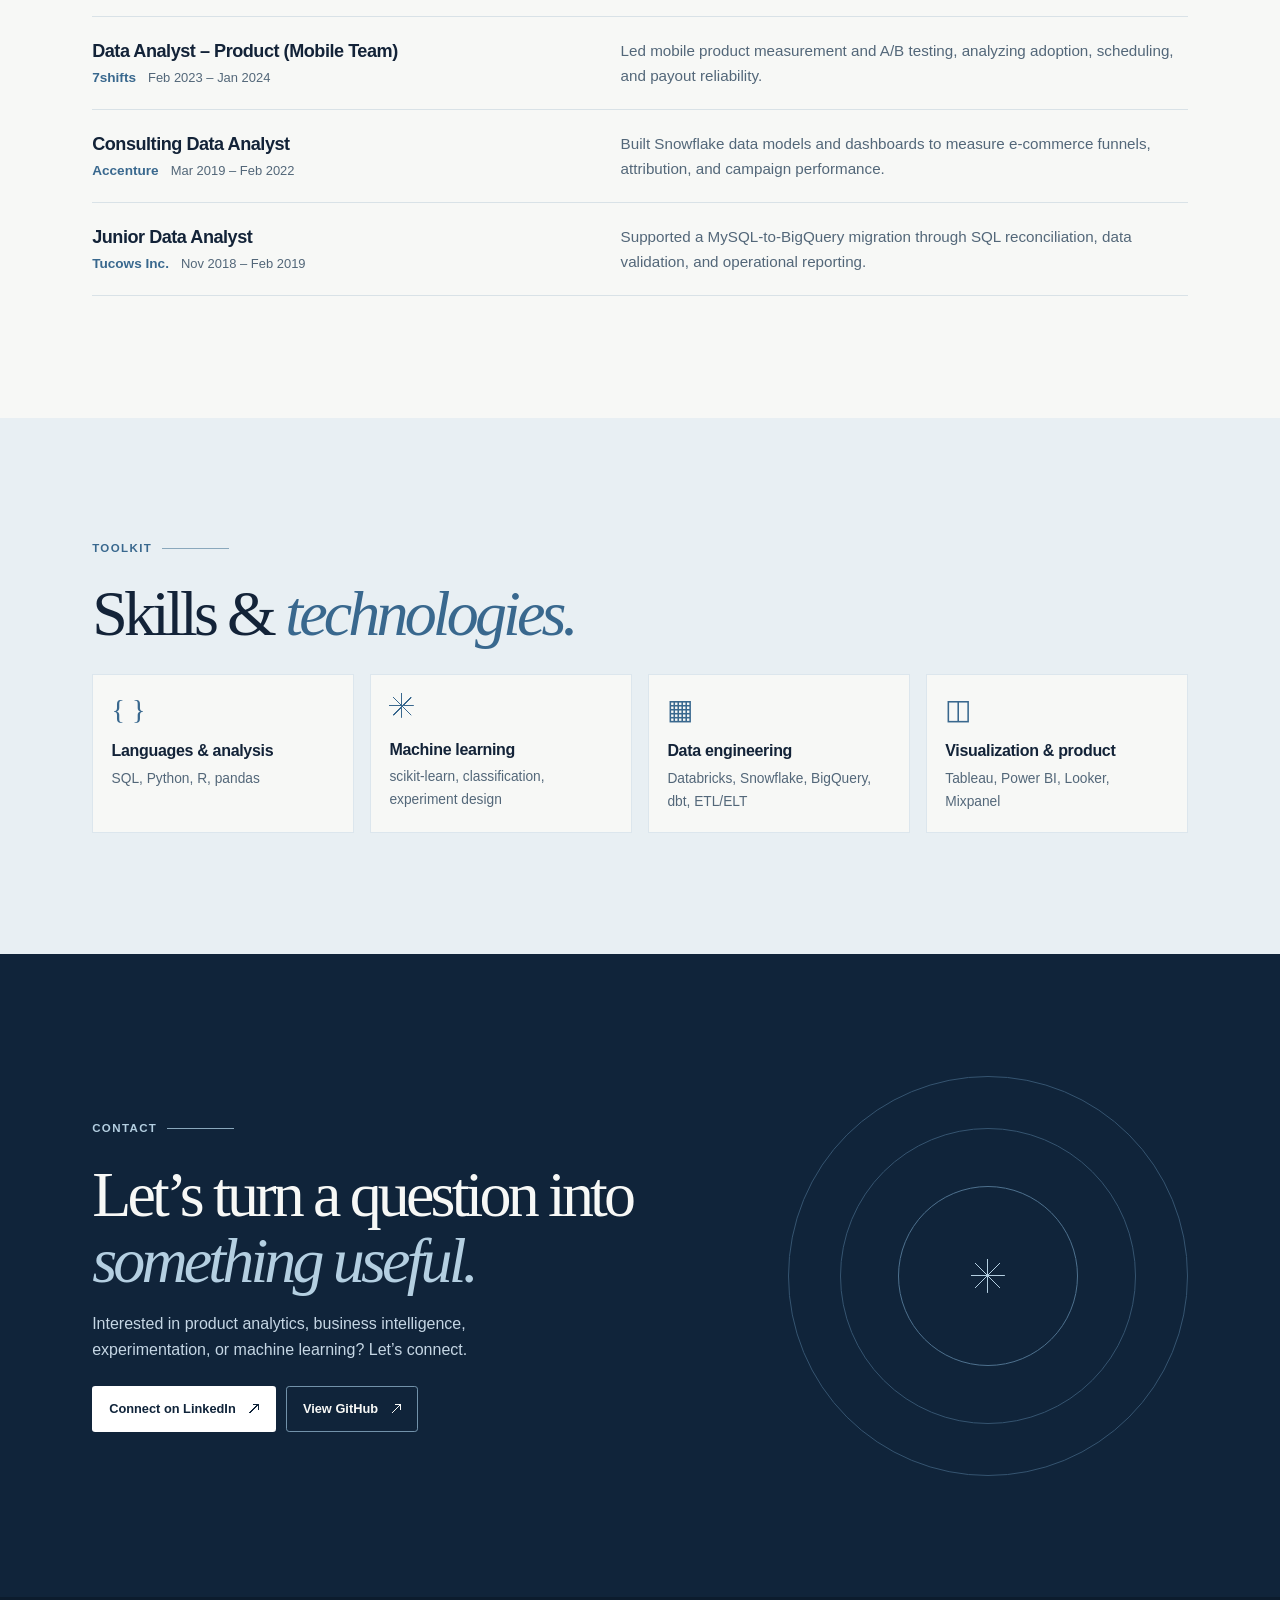
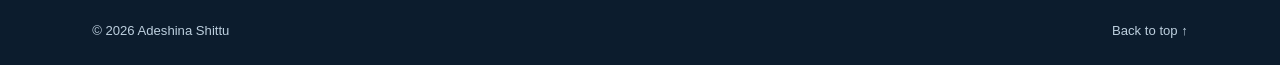
==== commit c058aa00: "Add the restaurant sentiment case study and Phase 2 status" ====
--- a/docs/index.html
+++ b/docs/index.html
@@ -135,7 +135,7 @@
         <section id="project-library" class="project-library" aria-labelledby="library-title">
           <div class="library-heading">
             <h3 id="library-title">Project library</h3>
-            <p id="project-count" class="project-count" role="status" aria-live="polite">12 projects</p>
+            <p id="project-count" class="project-count" role="status" aria-live="polite">13 projects</p>
           </div>
           <div id="project-filters" class="project-filters" role="group" aria-label="Filter by discipline" hidden>
             <button type="button" data-filter="all" aria-pressed="true">All projects</button>
@@ -187,6 +187,17 @@
                 <h4><a href="case-studies/online-retail.html">Online Retail Analytics &amp; Customer Segmentation <span class="arrow-up-right" aria-hidden="true"></span></a></h4>
                 <p>Reconciling recorded sales and credits and measuring repeat purchases with DuckDB.</p>
                 <ul class="tags"><li>DuckDB</li><li>SQL</li><li>Segmentation</li></ul>
+              </div>
+            </article>
+
+            <article class="project-card" data-categories="machine-learning python">
+              <div class="project-thumb case-study-thumb">
+                <img src="assets/restaurant-sentiment/holdout-comparison.svg" width="760" height="360" loading="lazy" alt="">
+              </div>
+              <div class="project-copy">
+                <h4><a href="case-studies/restaurant-sentiment.html">Restaurant Review Sentiment Classification <span class="arrow-up-right" aria-hidden="true"></span></a></h4>
+                <p>Comparing TF-IDF models and reviewing mistakes on labeled Yelp sentences.</p>
+                <ul class="tags"><li>Python</li><li>NLP</li><li>Classification</li></ul>
               </div>
             </article>
 
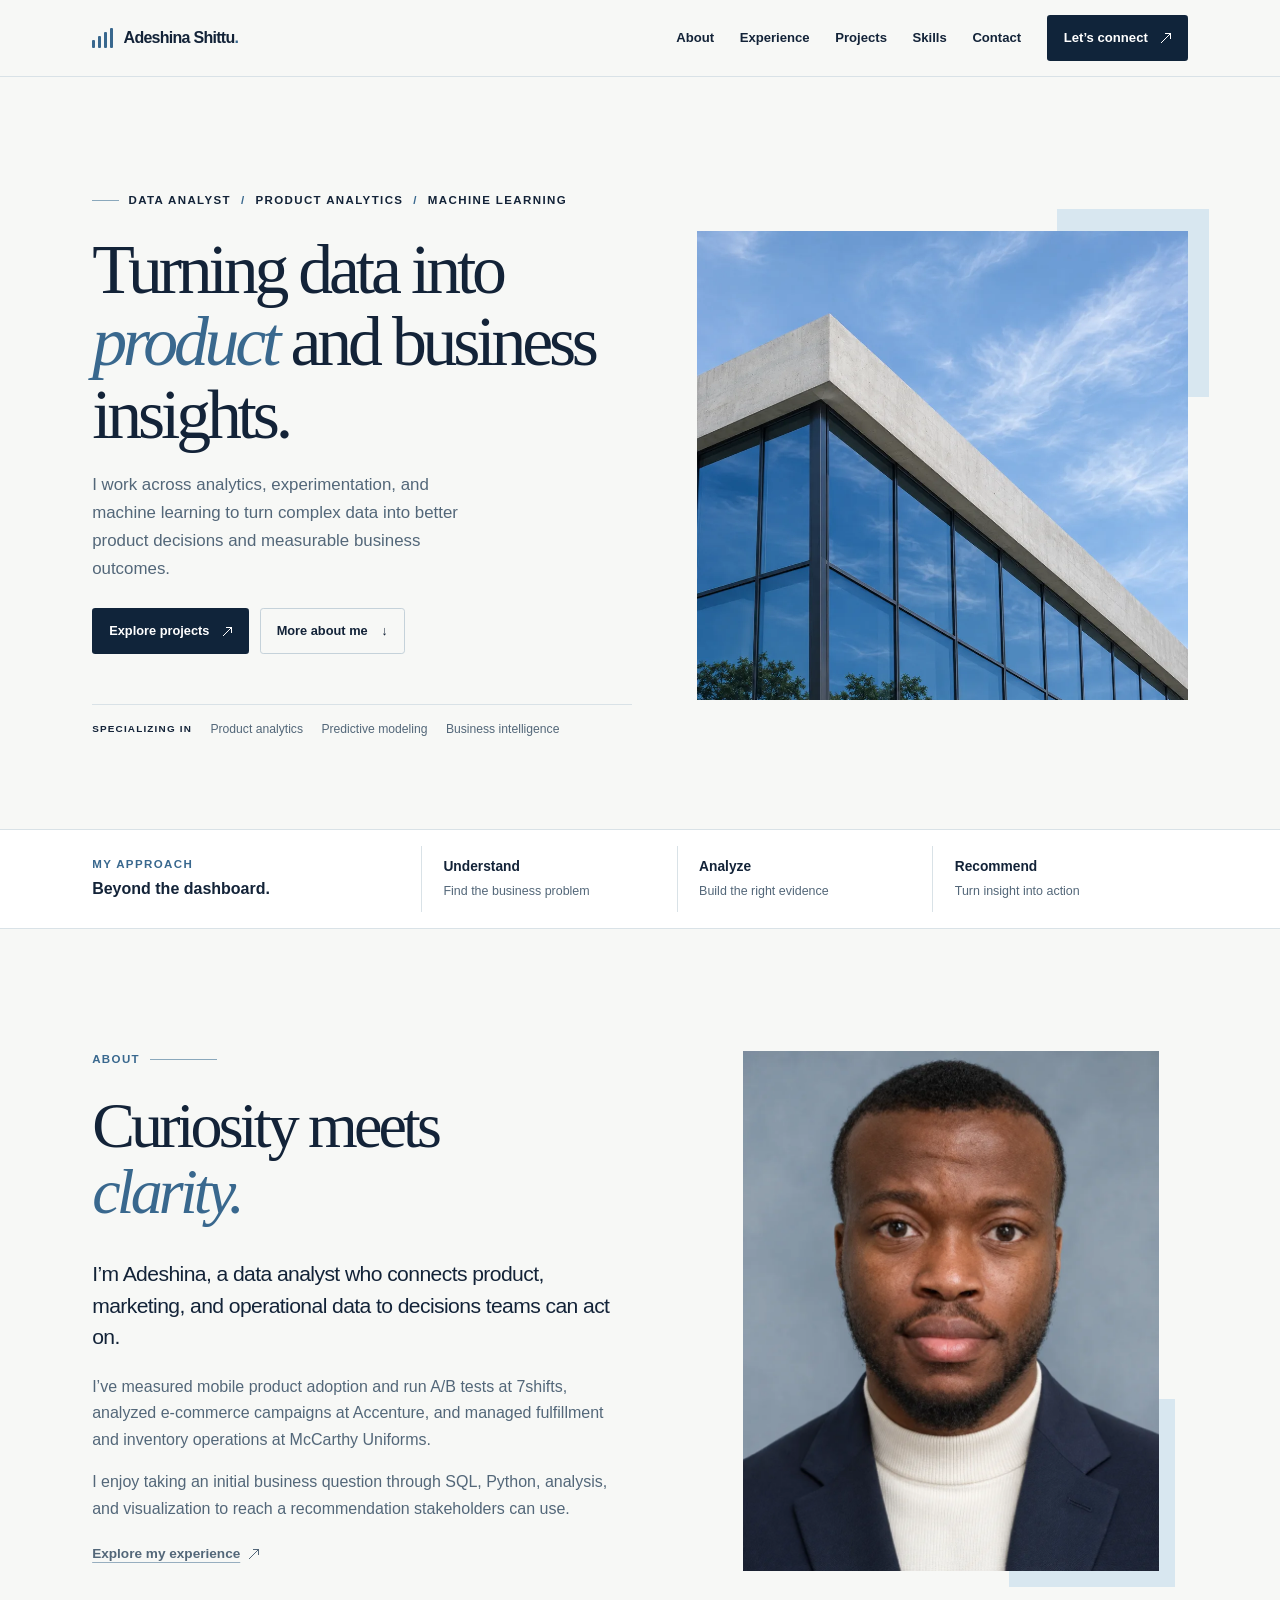
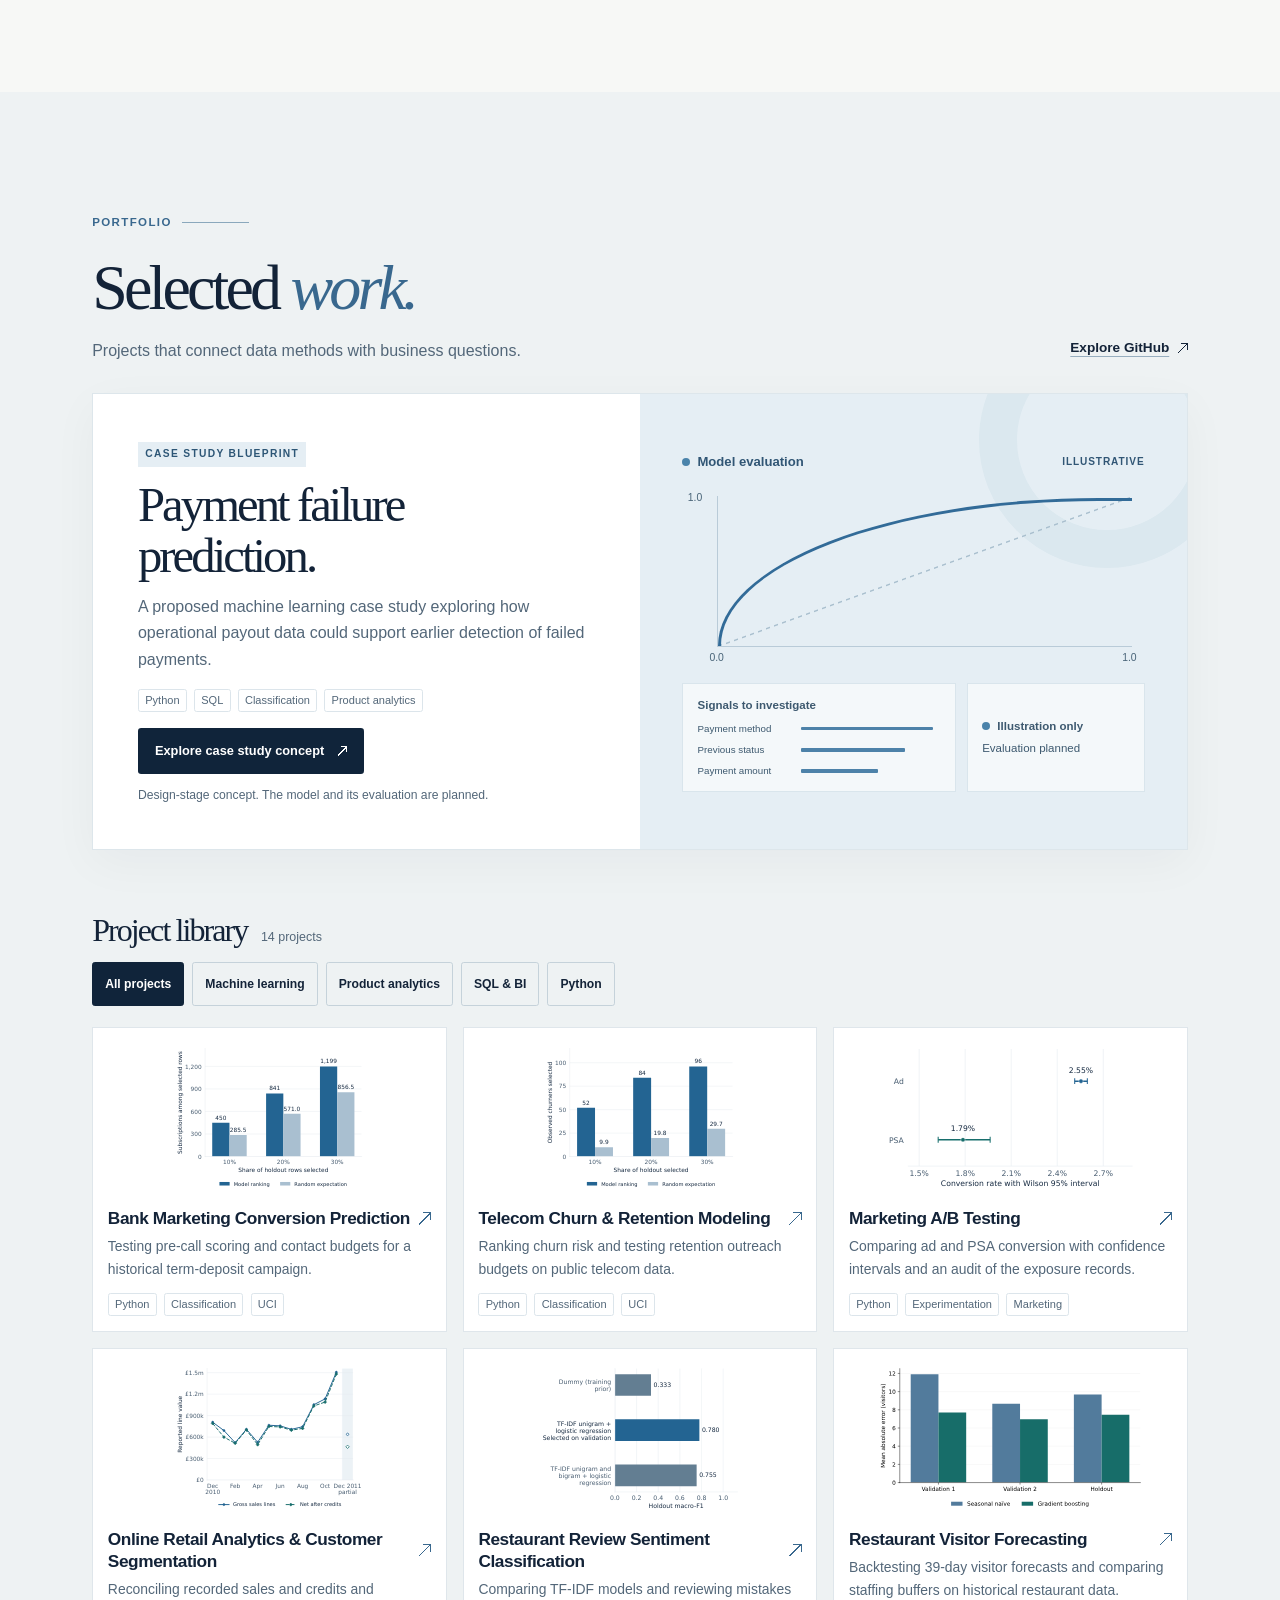
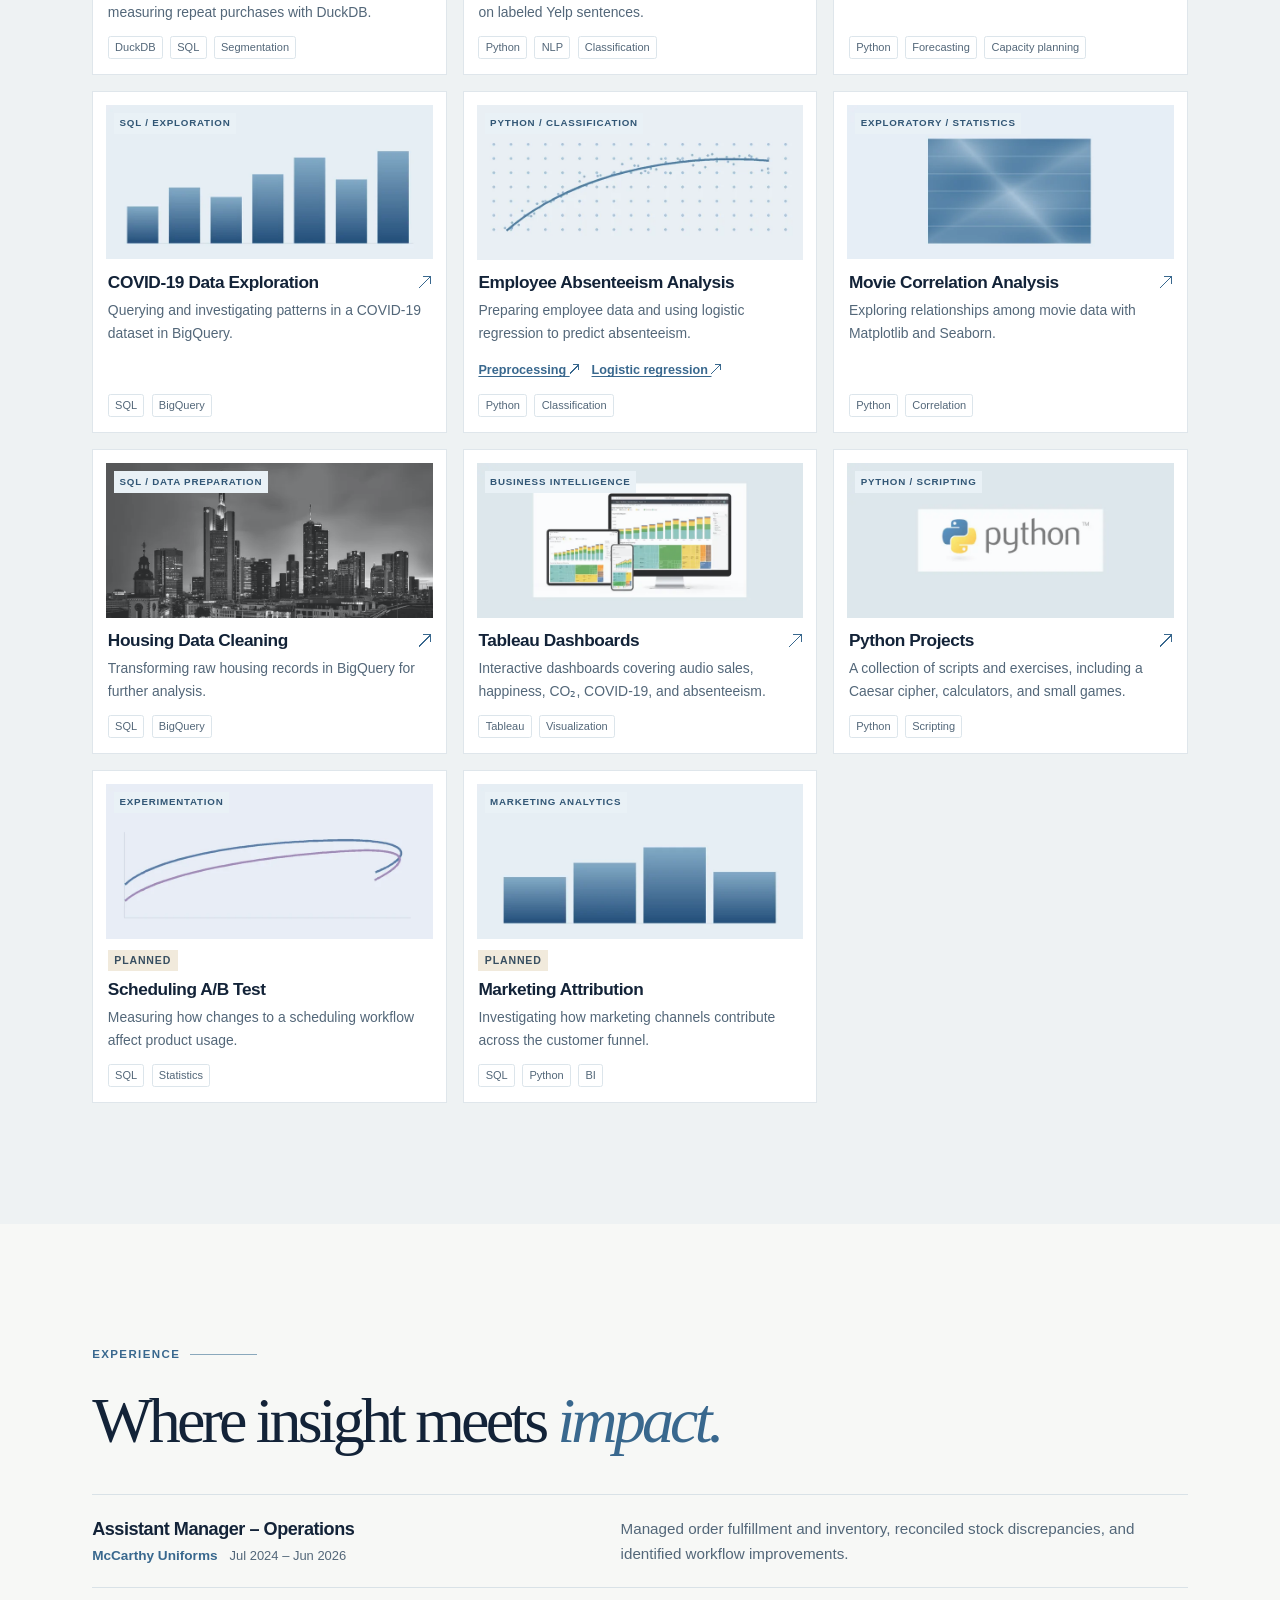
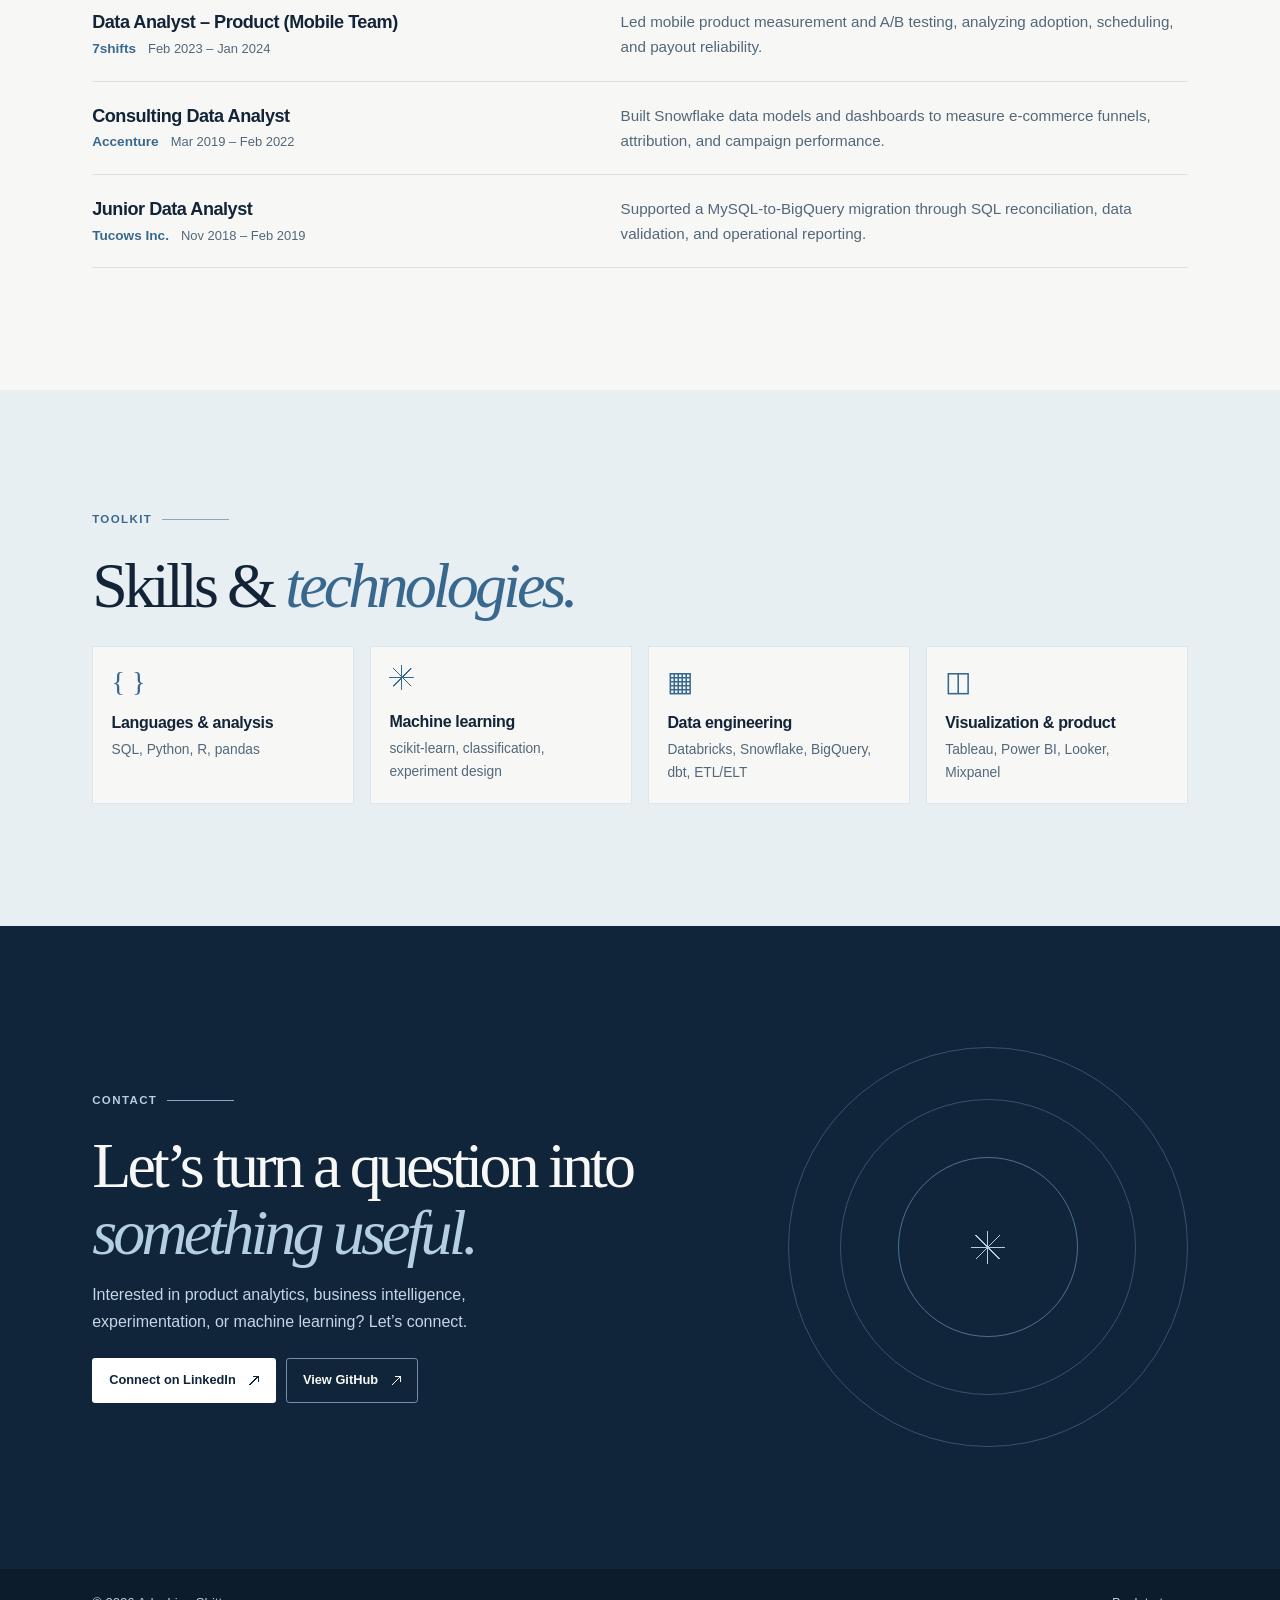
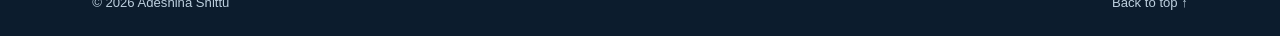
==== commit 893b8f17: "Publish the restaurant visitor forecasting case study" ====
--- a/docs/index.html
+++ b/docs/index.html
@@ -135,7 +135,7 @@
         <section id="project-library" class="project-library" aria-labelledby="library-title">
           <div class="library-heading">
             <h3 id="library-title">Project library</h3>
-            <p id="project-count" class="project-count" role="status" aria-live="polite">13 projects</p>
+            <p id="project-count" class="project-count" role="status" aria-live="polite">14 projects</p>
           </div>
           <div id="project-filters" class="project-filters" role="group" aria-label="Filter by discipline" hidden>
             <button type="button" data-filter="all" aria-pressed="true">All projects</button>
@@ -198,6 +198,17 @@
                 <h4><a href="case-studies/restaurant-sentiment.html">Restaurant Review Sentiment Classification <span class="arrow-up-right" aria-hidden="true"></span></a></h4>
                 <p>Comparing TF-IDF models and reviewing mistakes on labeled Yelp sentences.</p>
                 <ul class="tags"><li>Python</li><li>NLP</li><li>Classification</li></ul>
+              </div>
+            </article>
+
+            <article class="project-card" data-categories="machine-learning product-analytics python">
+              <div class="project-thumb case-study-thumb">
+                <img src="assets/restaurant-forecasting/mae-by-window.svg" width="461" height="252" loading="lazy" alt="">
+              </div>
+              <div class="project-copy">
+                <h4><a href="case-studies/restaurant-forecasting.html">Restaurant Visitor Forecasting <span class="arrow-up-right" aria-hidden="true"></span></a></h4>
+                <p>Backtesting 39-day visitor forecasts and comparing staffing buffers on historical restaurant data.</p>
+                <ul class="tags"><li>Python</li><li>Forecasting</li><li>Capacity planning</li></ul>
               </div>
             </article>
 
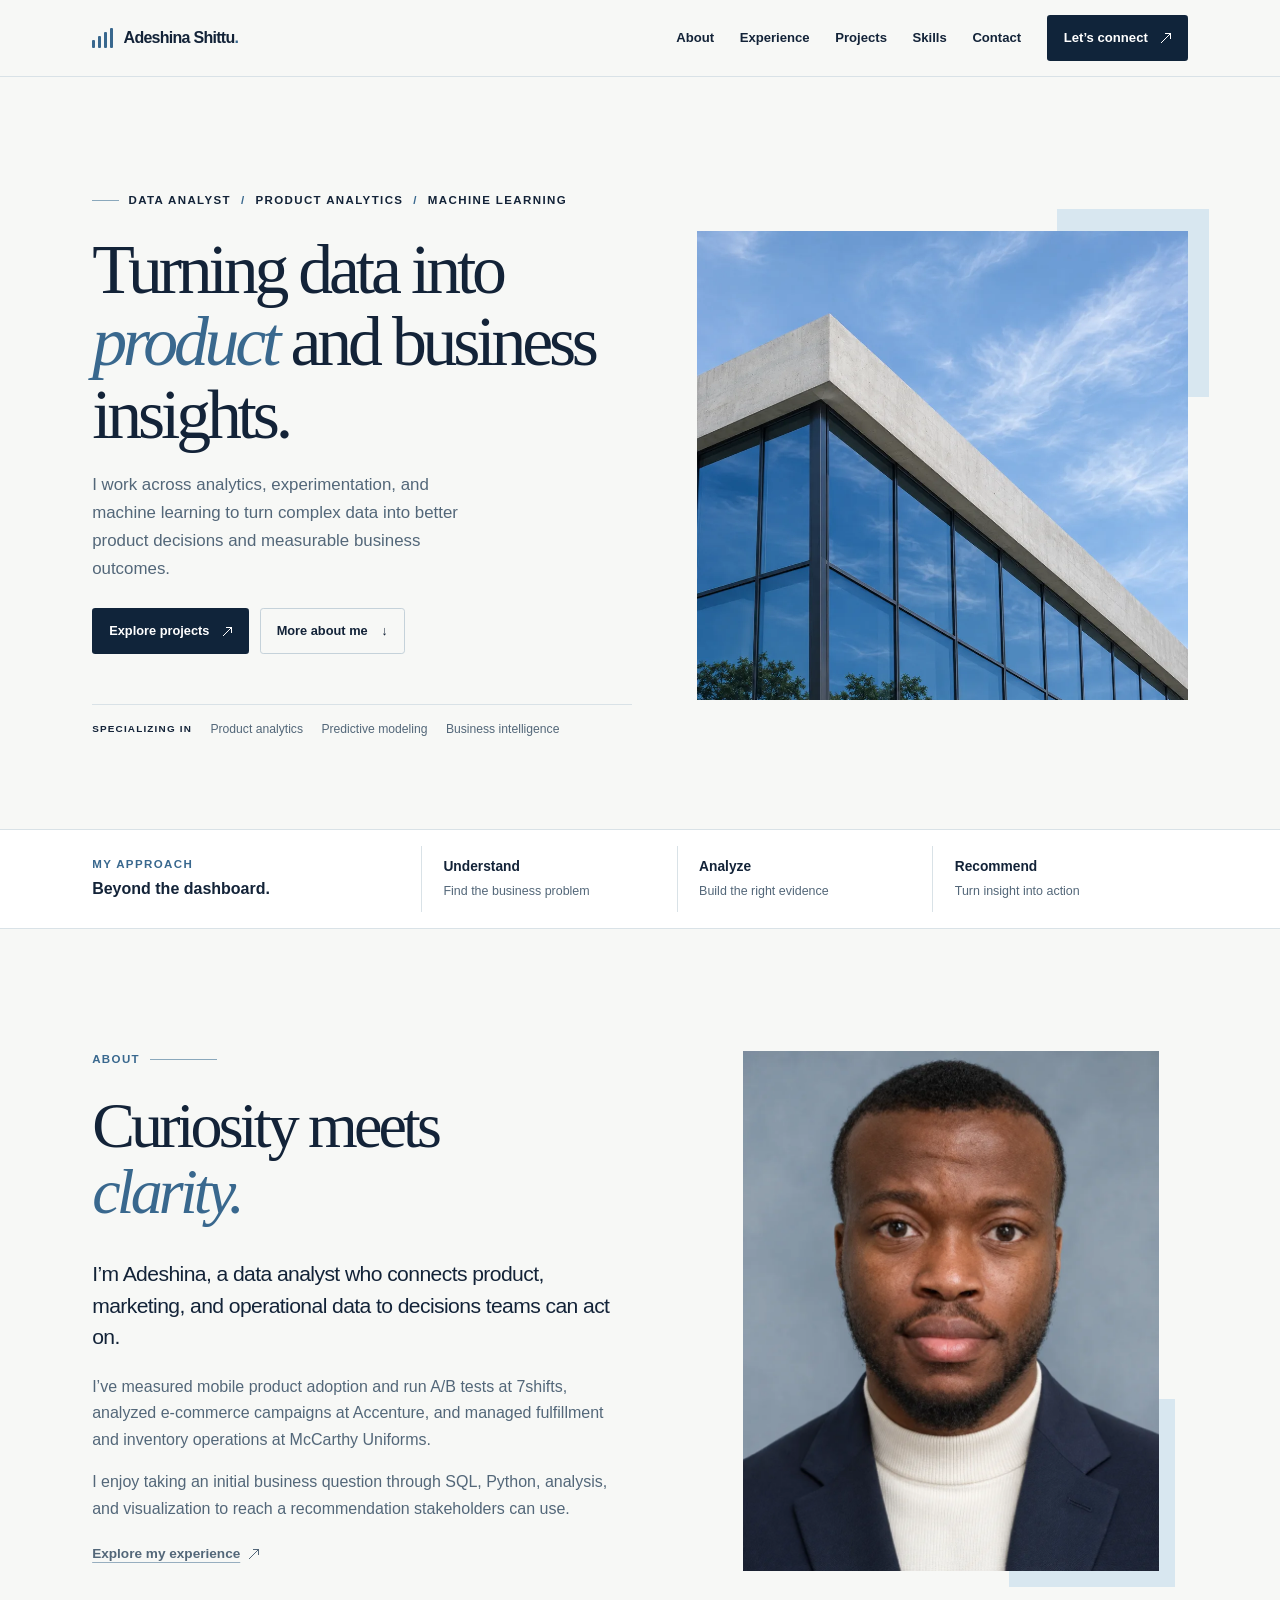
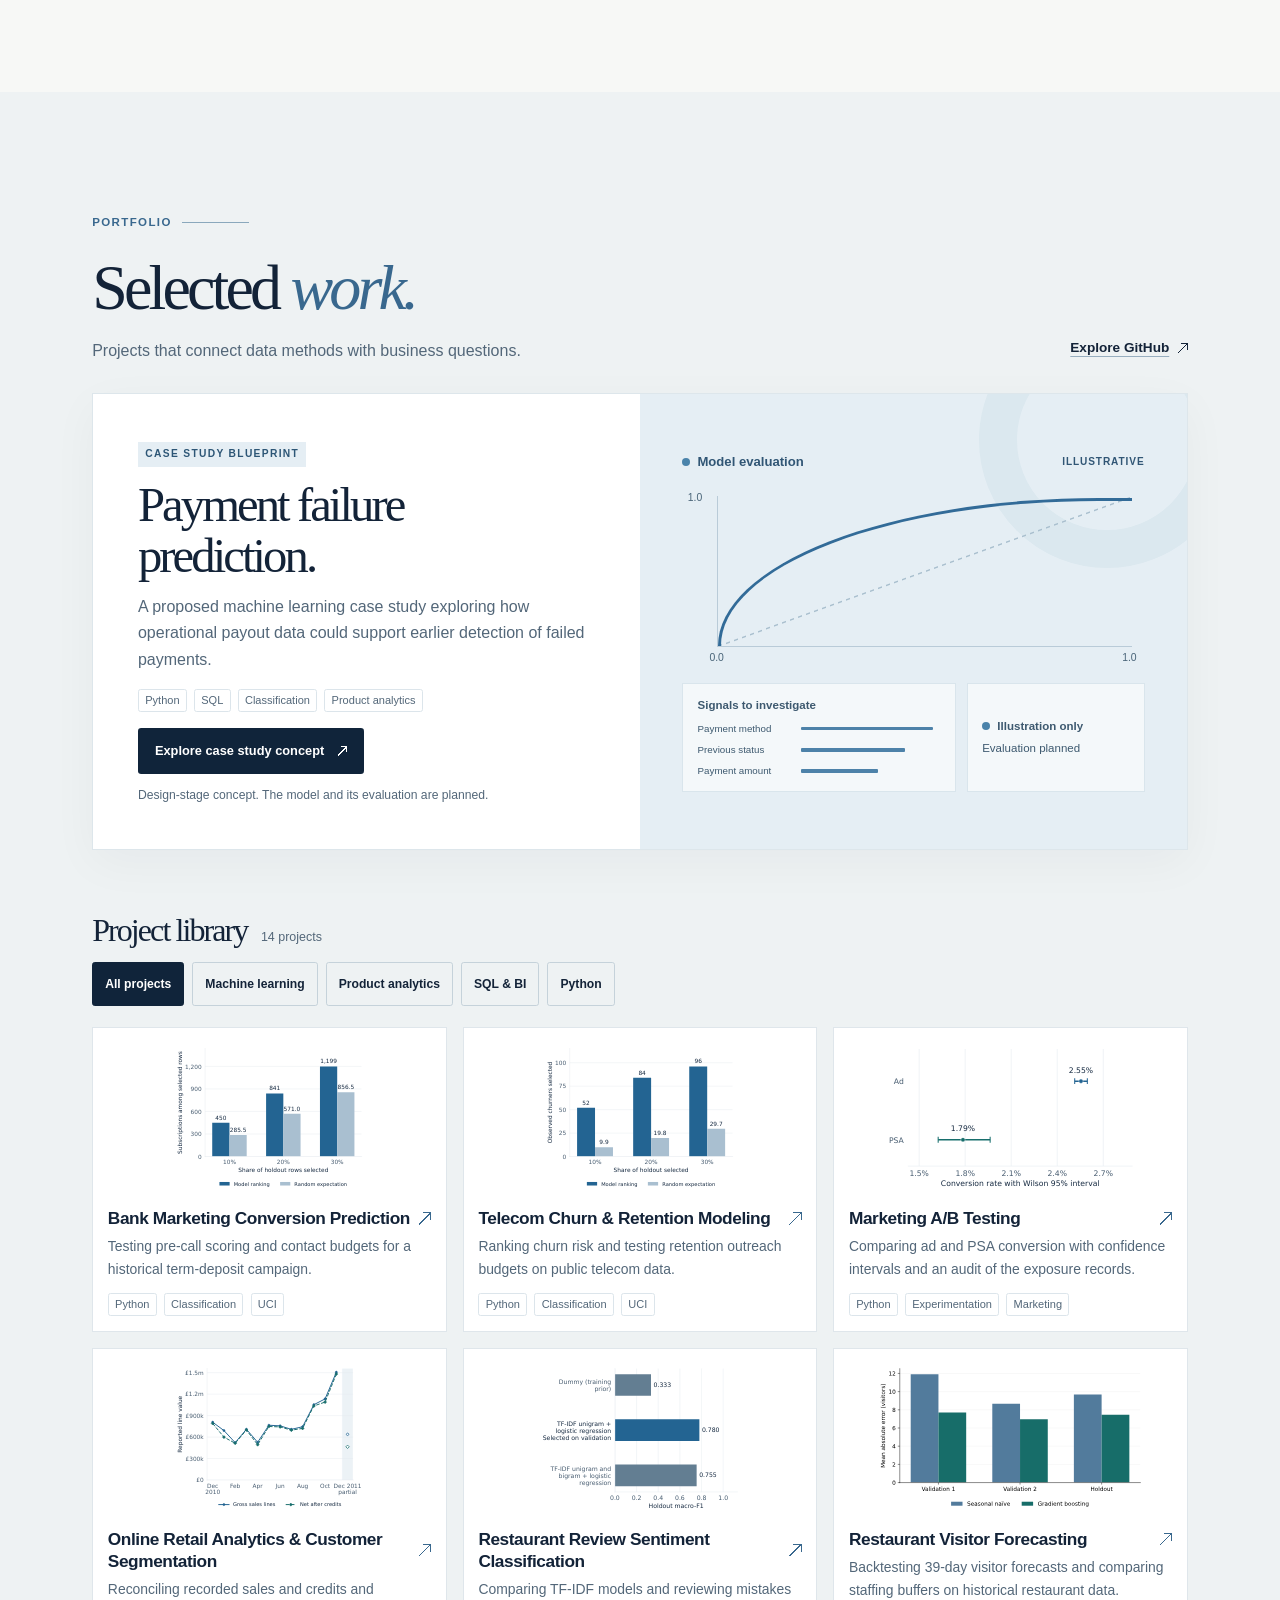
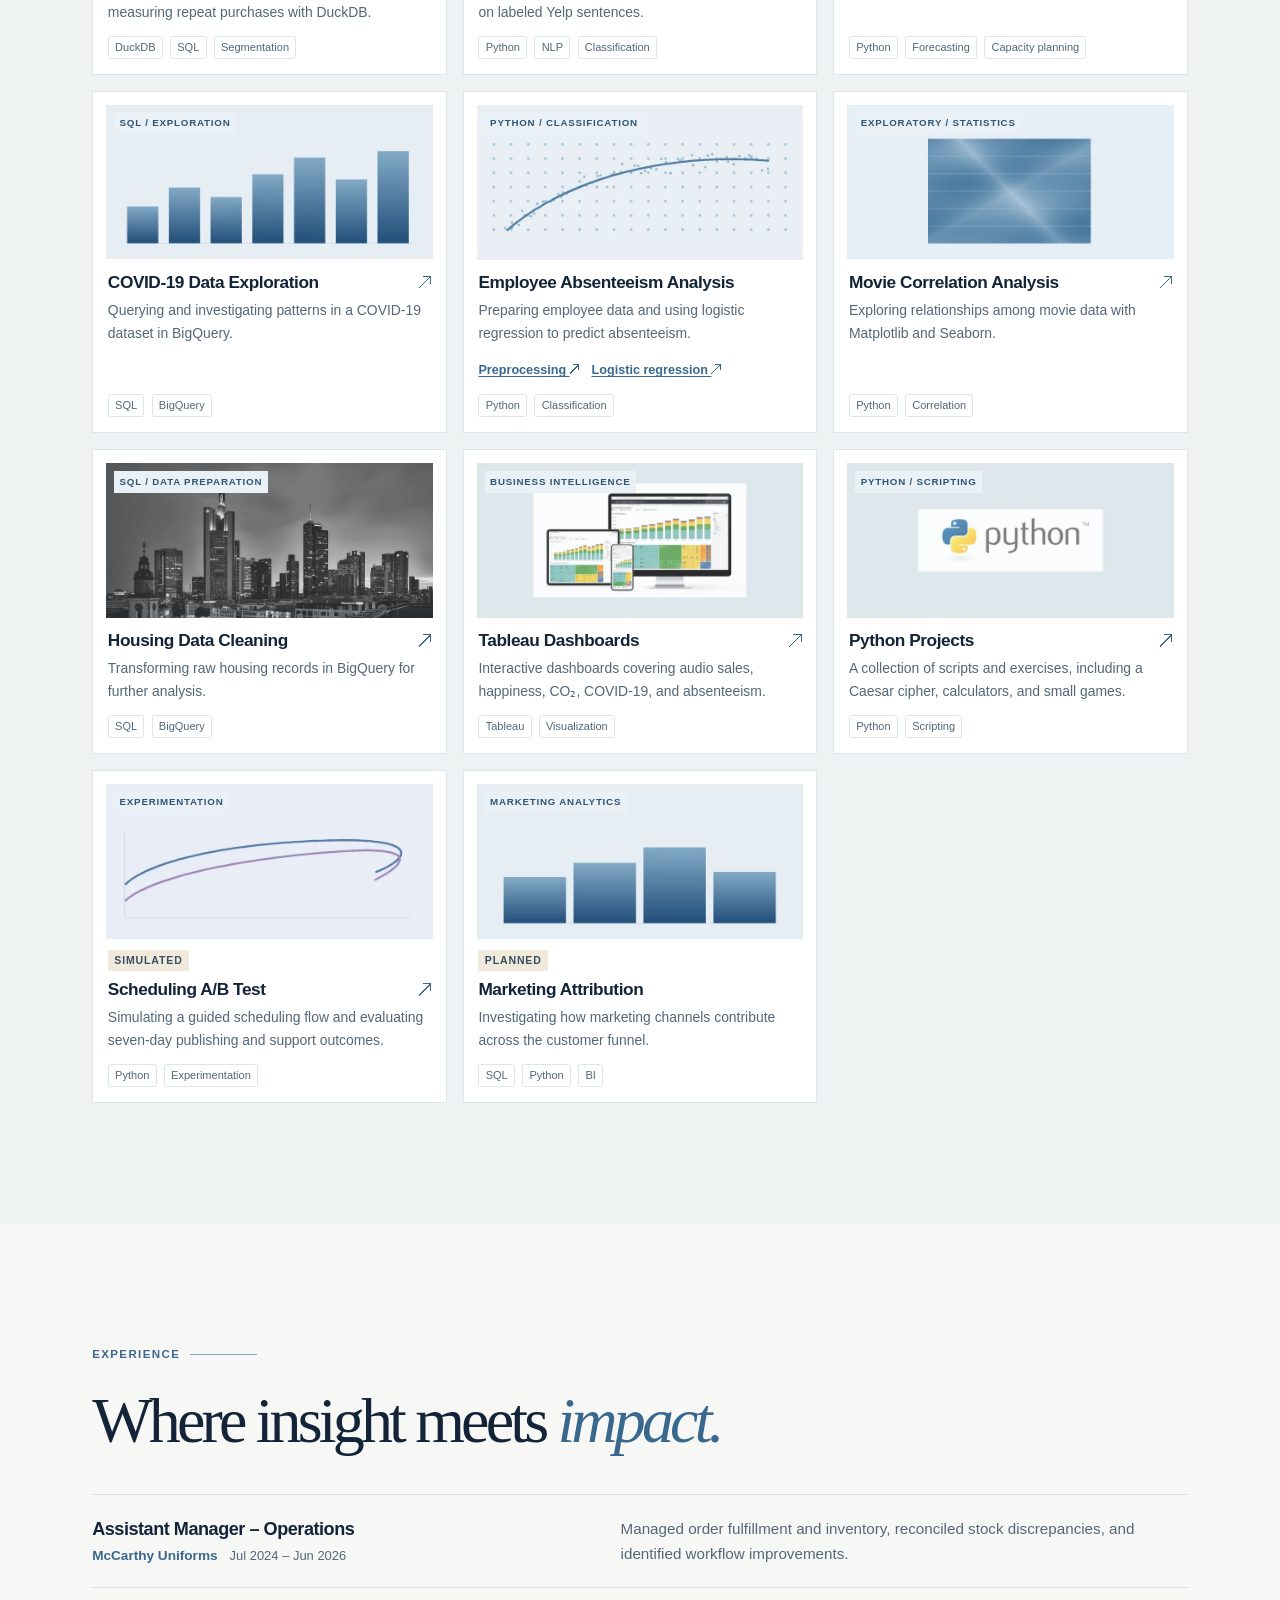
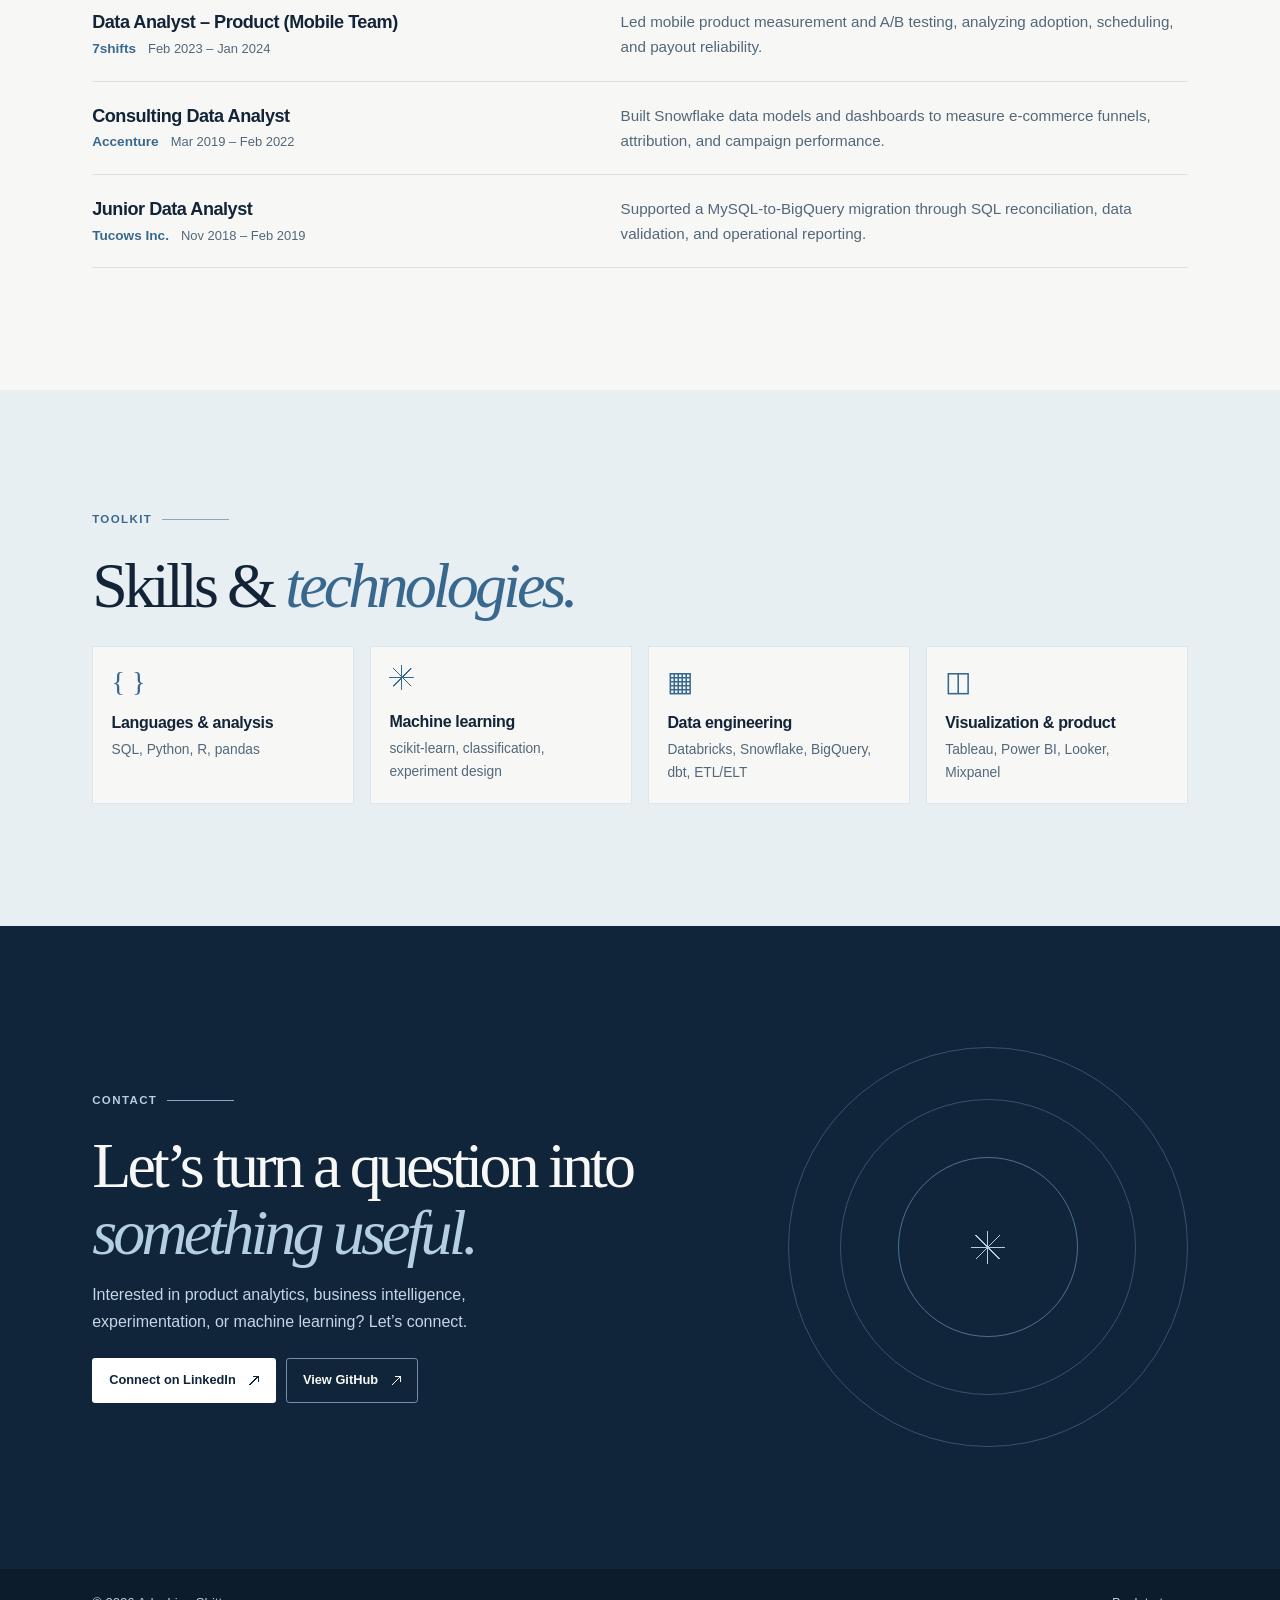
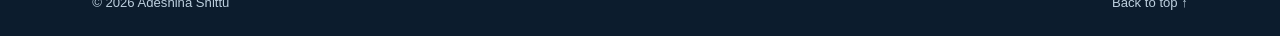
==== commit d5b22d5b: "Add simulated scheduling A/B test case study" ====
--- a/docs/index.html
+++ b/docs/index.html
@@ -288,16 +288,16 @@
               </div>
             </article>
 
-            <article class="project-card" data-categories="product-analytics sql-bi">
+            <article class="project-card" data-categories="product-analytics python">
               <div class="project-thumb">
                 <img src="assets/portfolio/ab-variants.webp" width="760" height="360" loading="lazy" alt="">
                 <span class="thumb-label">Experimentation</span>
               </div>
               <div class="project-copy">
-                <p class="planned">Planned</p>
-                <h4>Scheduling A/B Test</h4>
-                <p>Measuring how changes to a scheduling workflow affect product usage.</p>
-                <ul class="tags"><li>SQL</li><li>Statistics</li></ul>
+                <p class="planned">Simulated</p>
+                <h4><a href="case-studies/scheduling-ab-test.html">Scheduling A/B Test <span class="arrow-up-right" aria-hidden="true"></span></a></h4>
+                <p>Simulating a guided scheduling flow and evaluating seven-day publishing and support outcomes.</p>
+                <ul class="tags"><li>Python</li><li>Experimentation</li></ul>
               </div>
             </article>
 
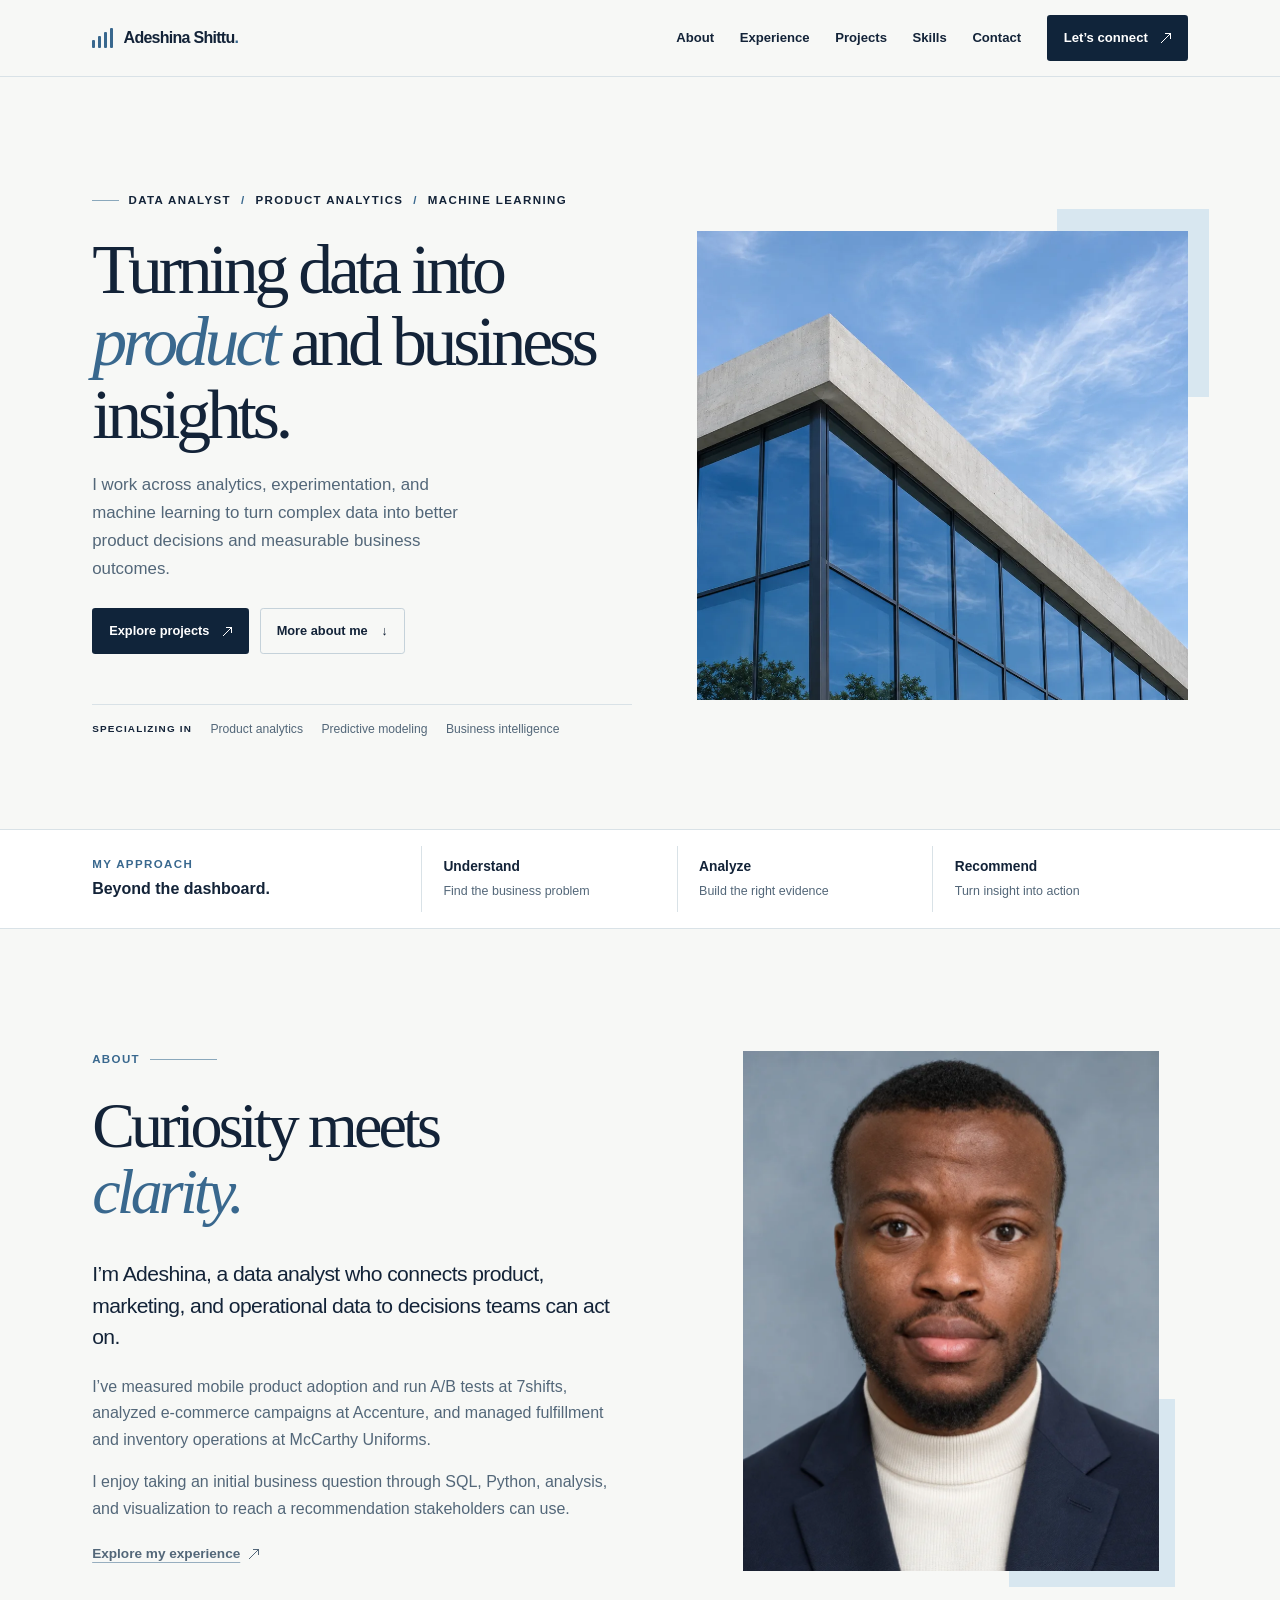
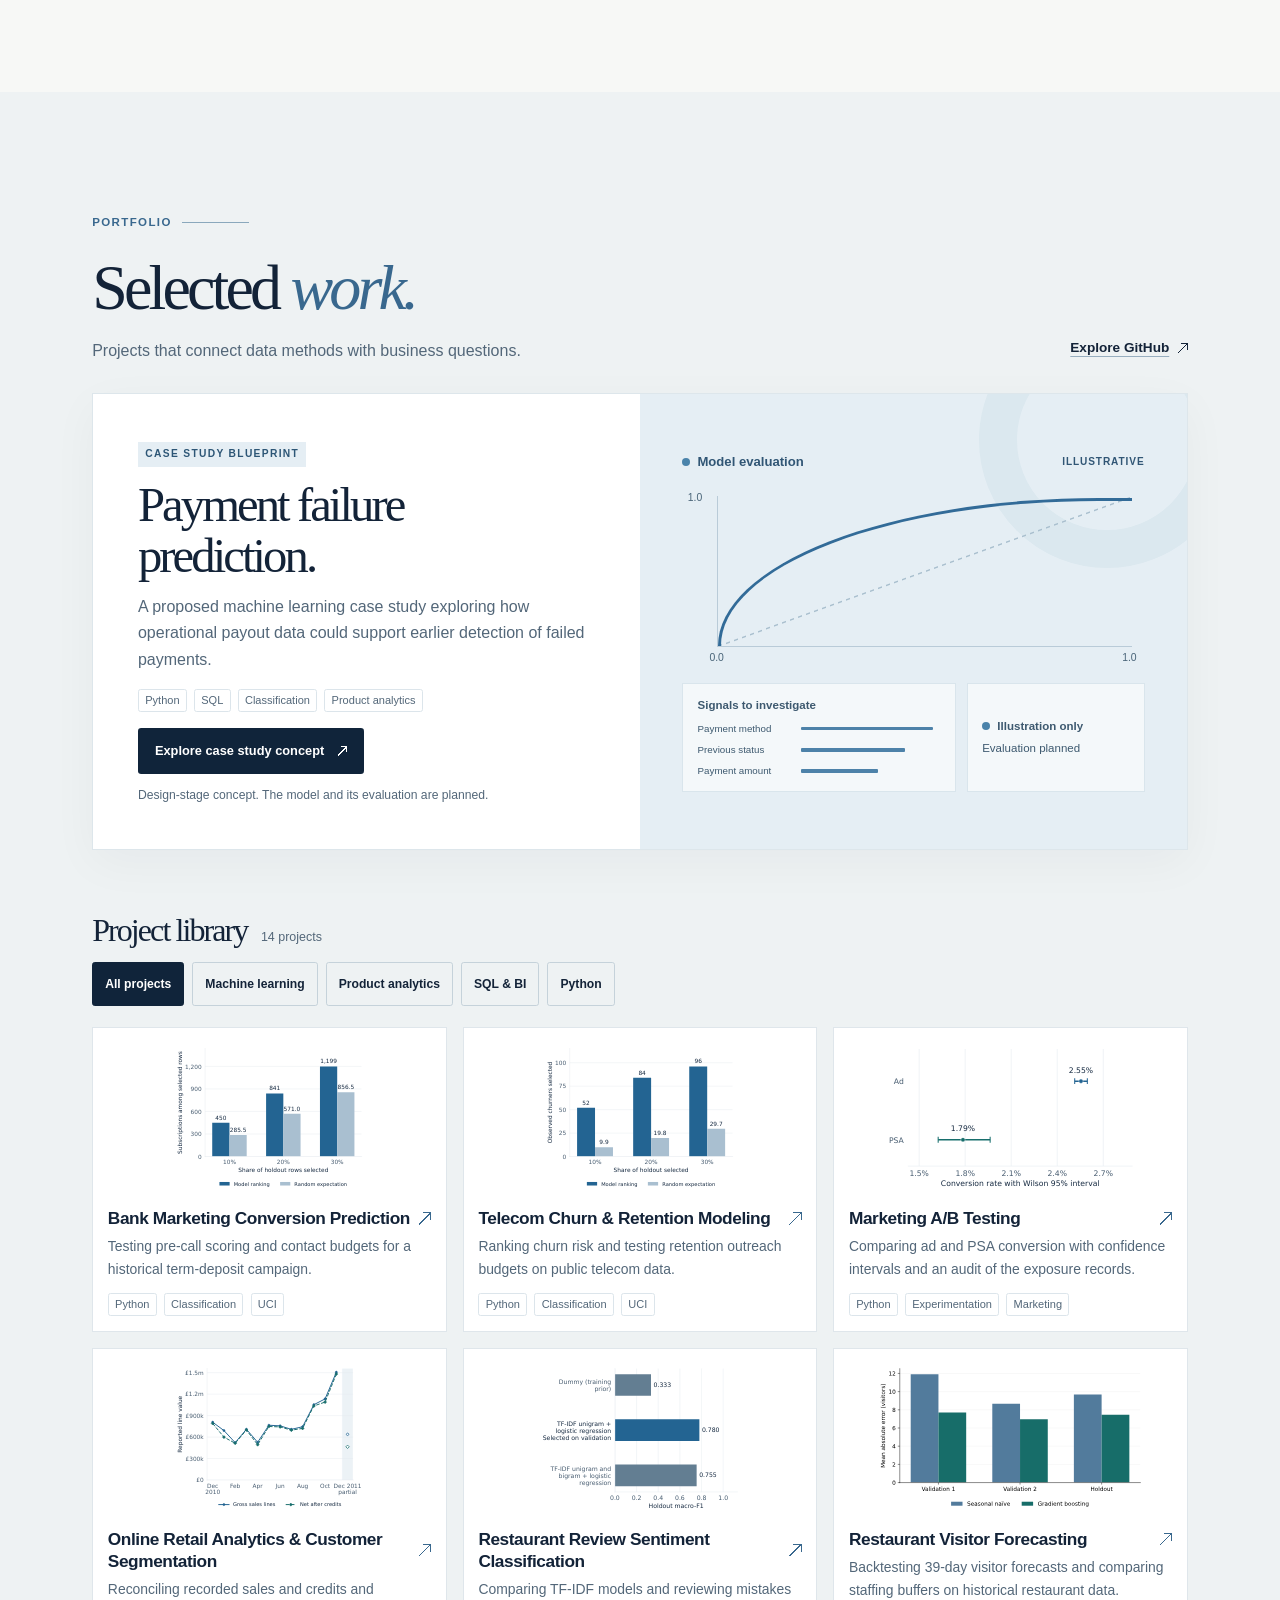
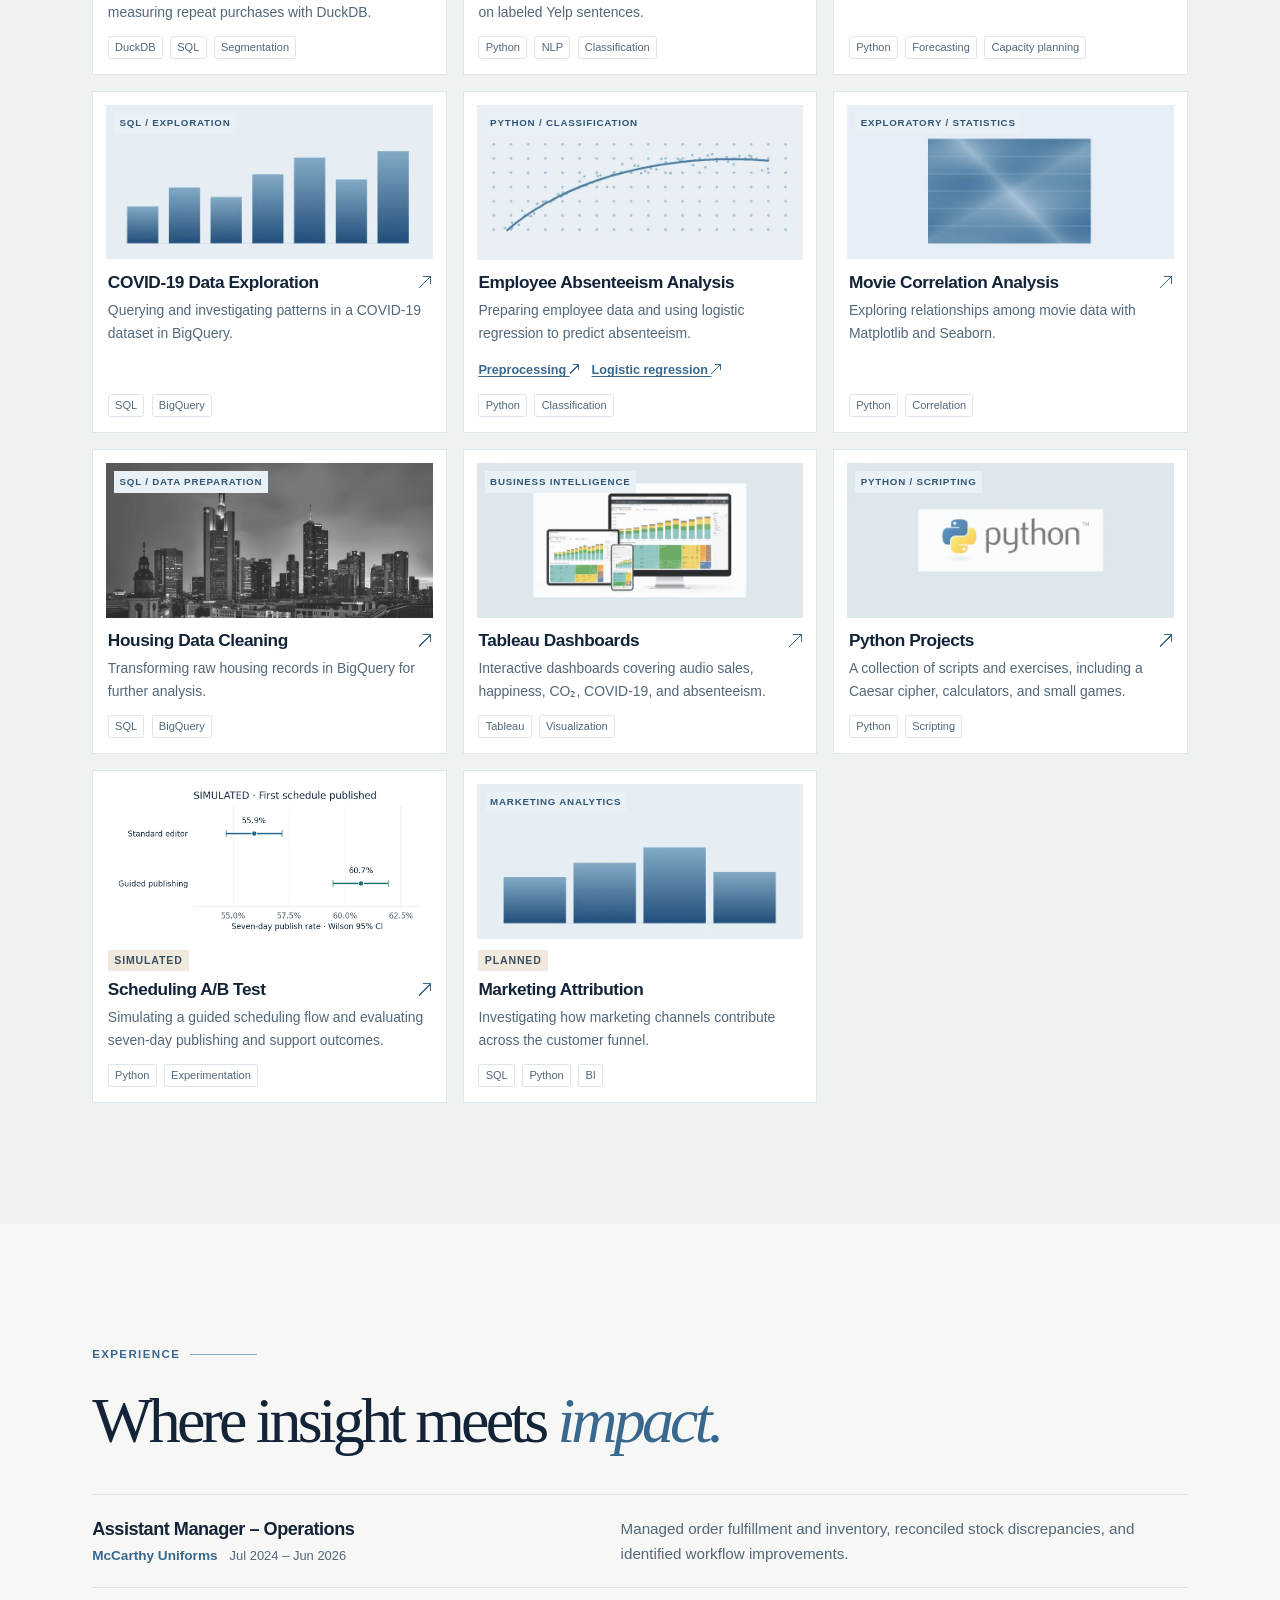
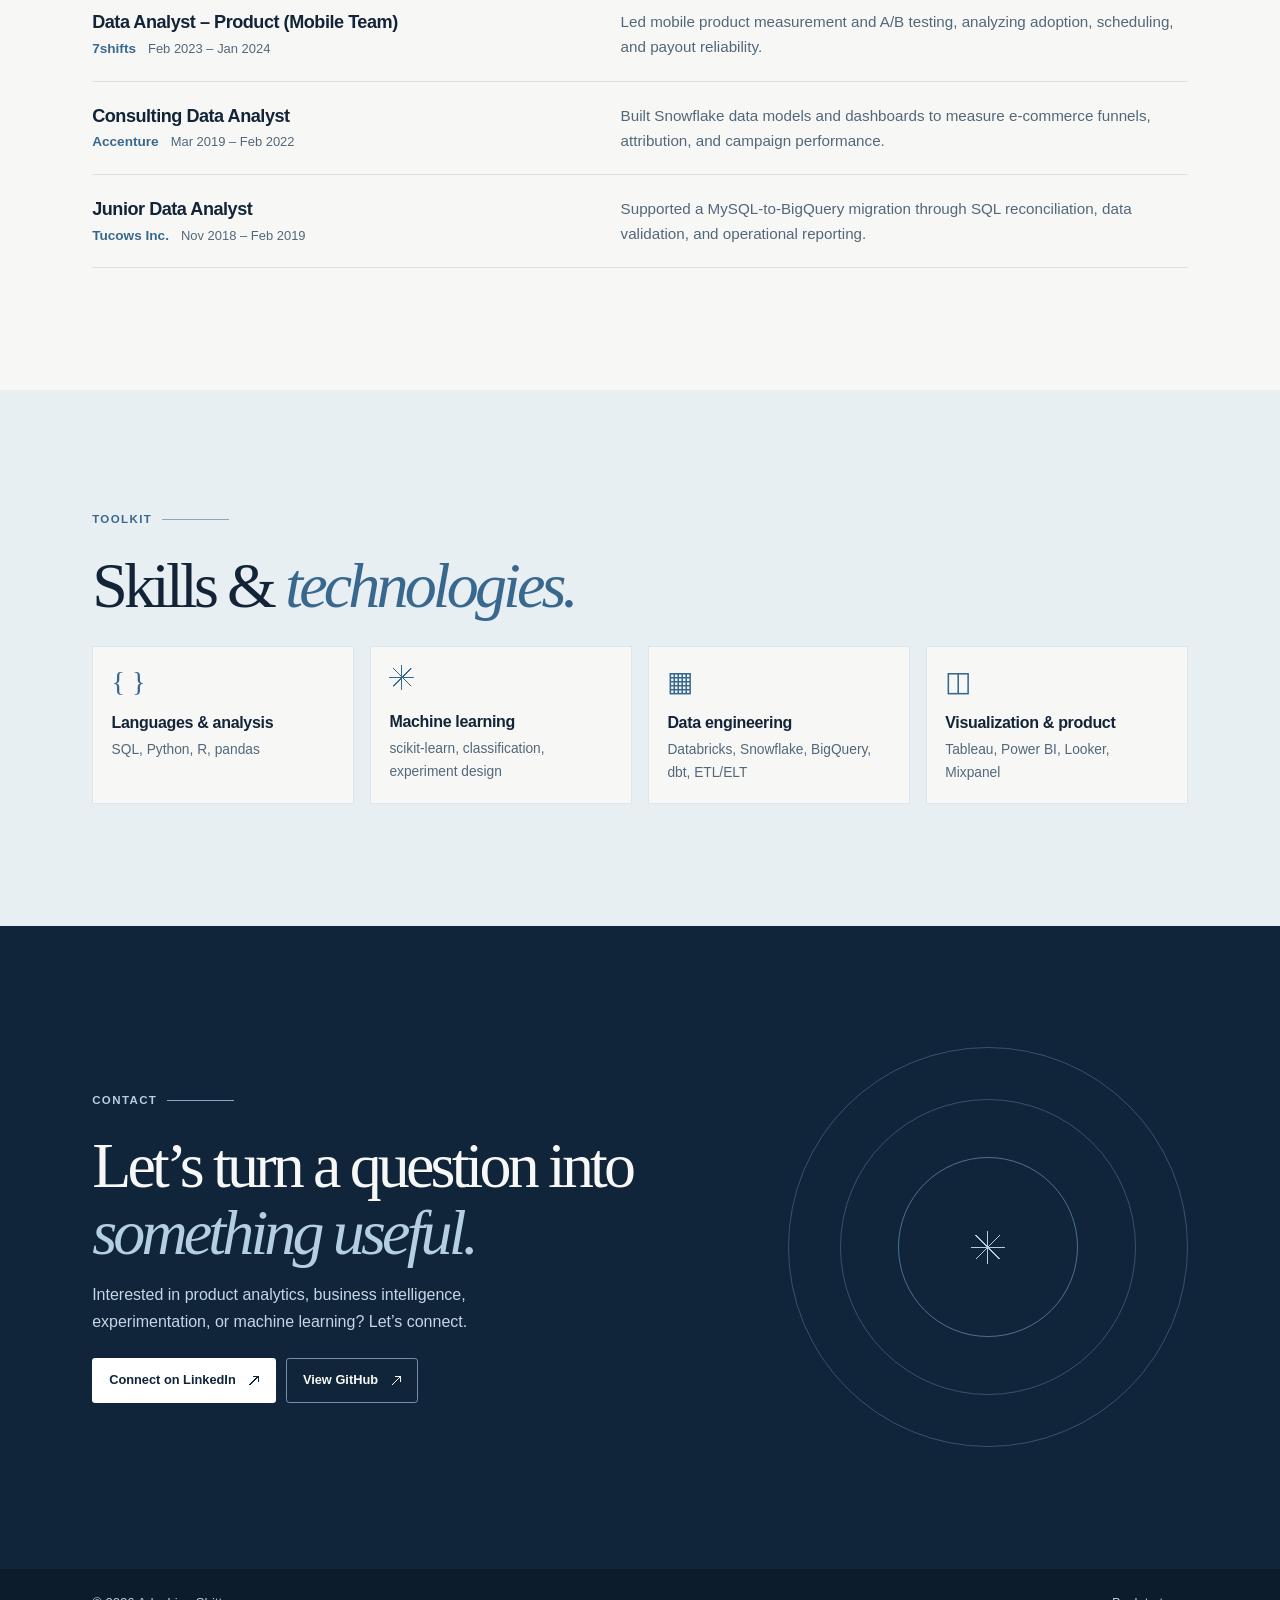
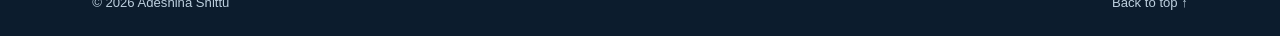
==== commit cff05a34: "Prepare the scheduling simulation for portfolio review" ====
--- a/docs/index.html
+++ b/docs/index.html
@@ -289,9 +289,8 @@
             </article>
 
             <article class="project-card" data-categories="product-analytics python">
-              <div class="project-thumb">
-                <img src="assets/portfolio/ab-variants.webp" width="760" height="360" loading="lazy" alt="">
-                <span class="thumb-label">Experimentation</span>
+              <div class="project-thumb case-study-thumb">
+                <img src="assets/portfolio/scheduling-ab-test/publish-rate.webp" width="1098" height="513" loading="lazy" alt="">
               </div>
               <div class="project-copy">
                 <p class="planned">Simulated</p>
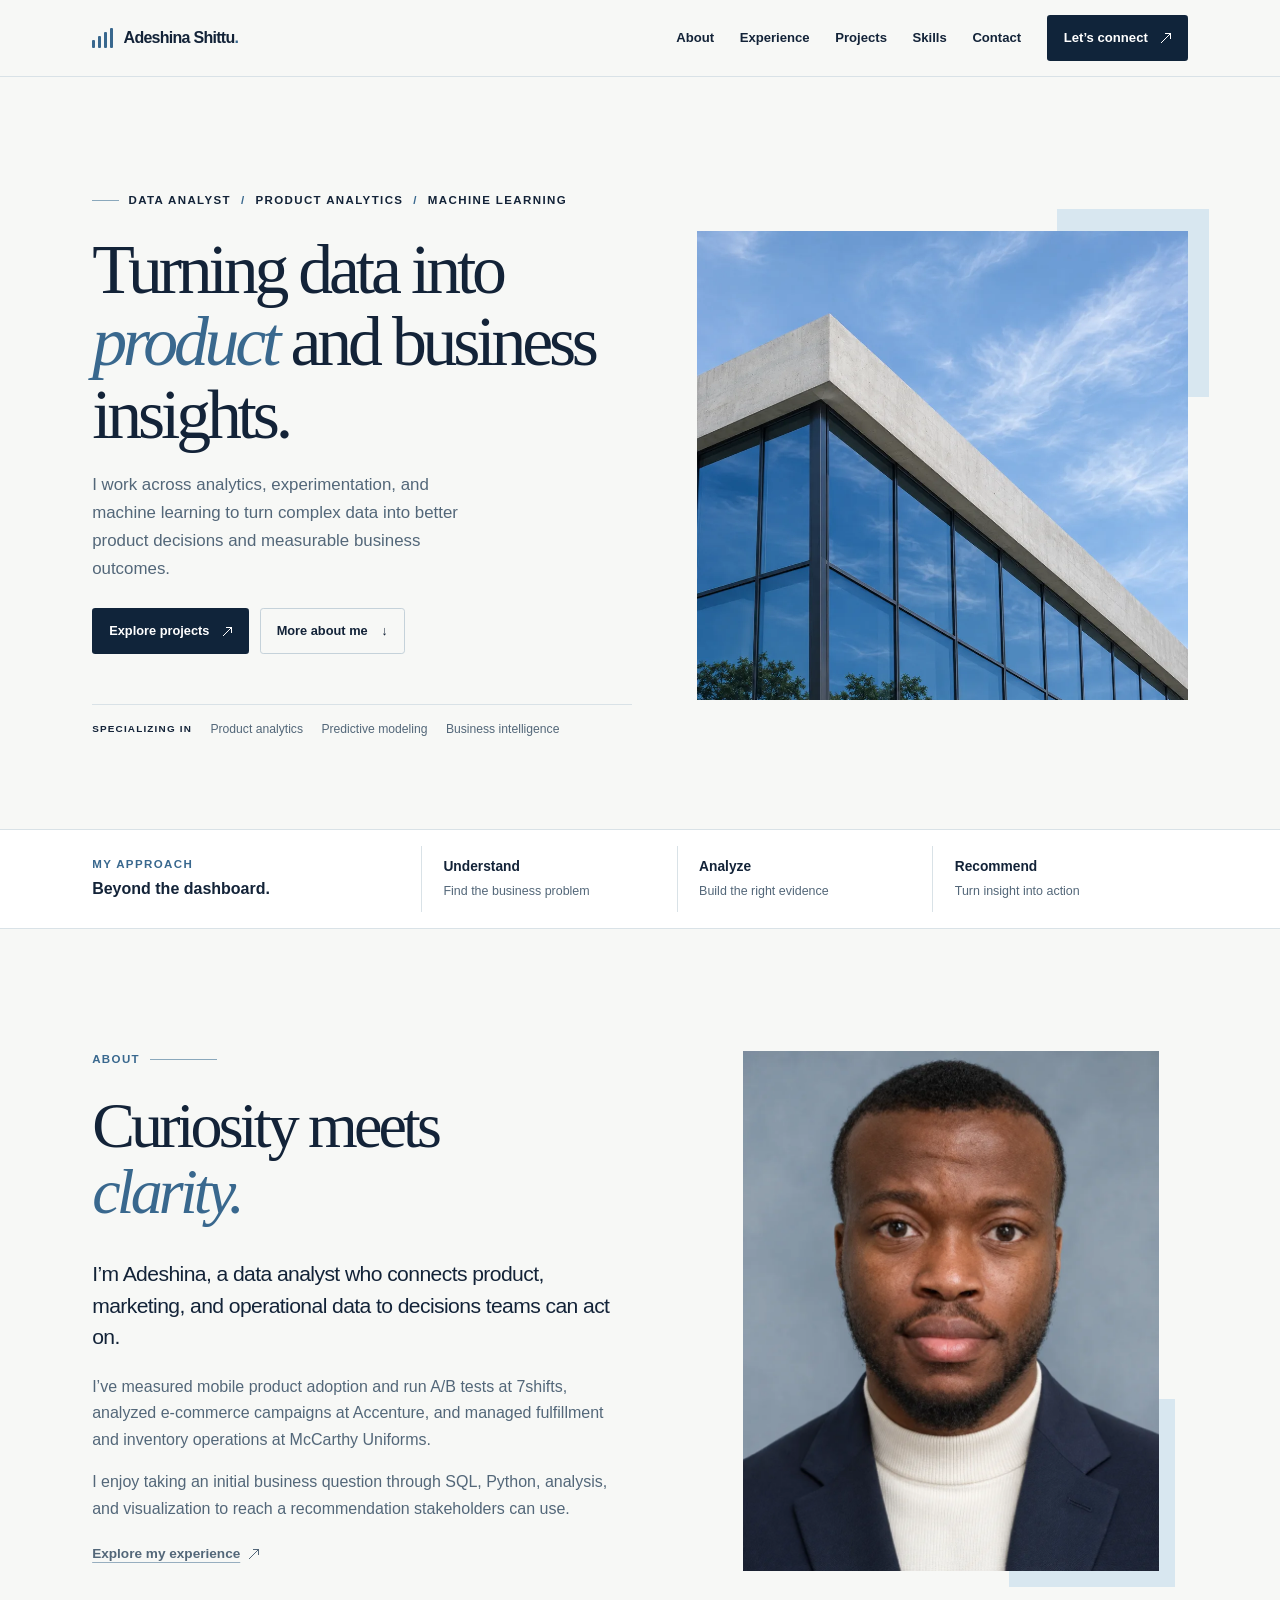
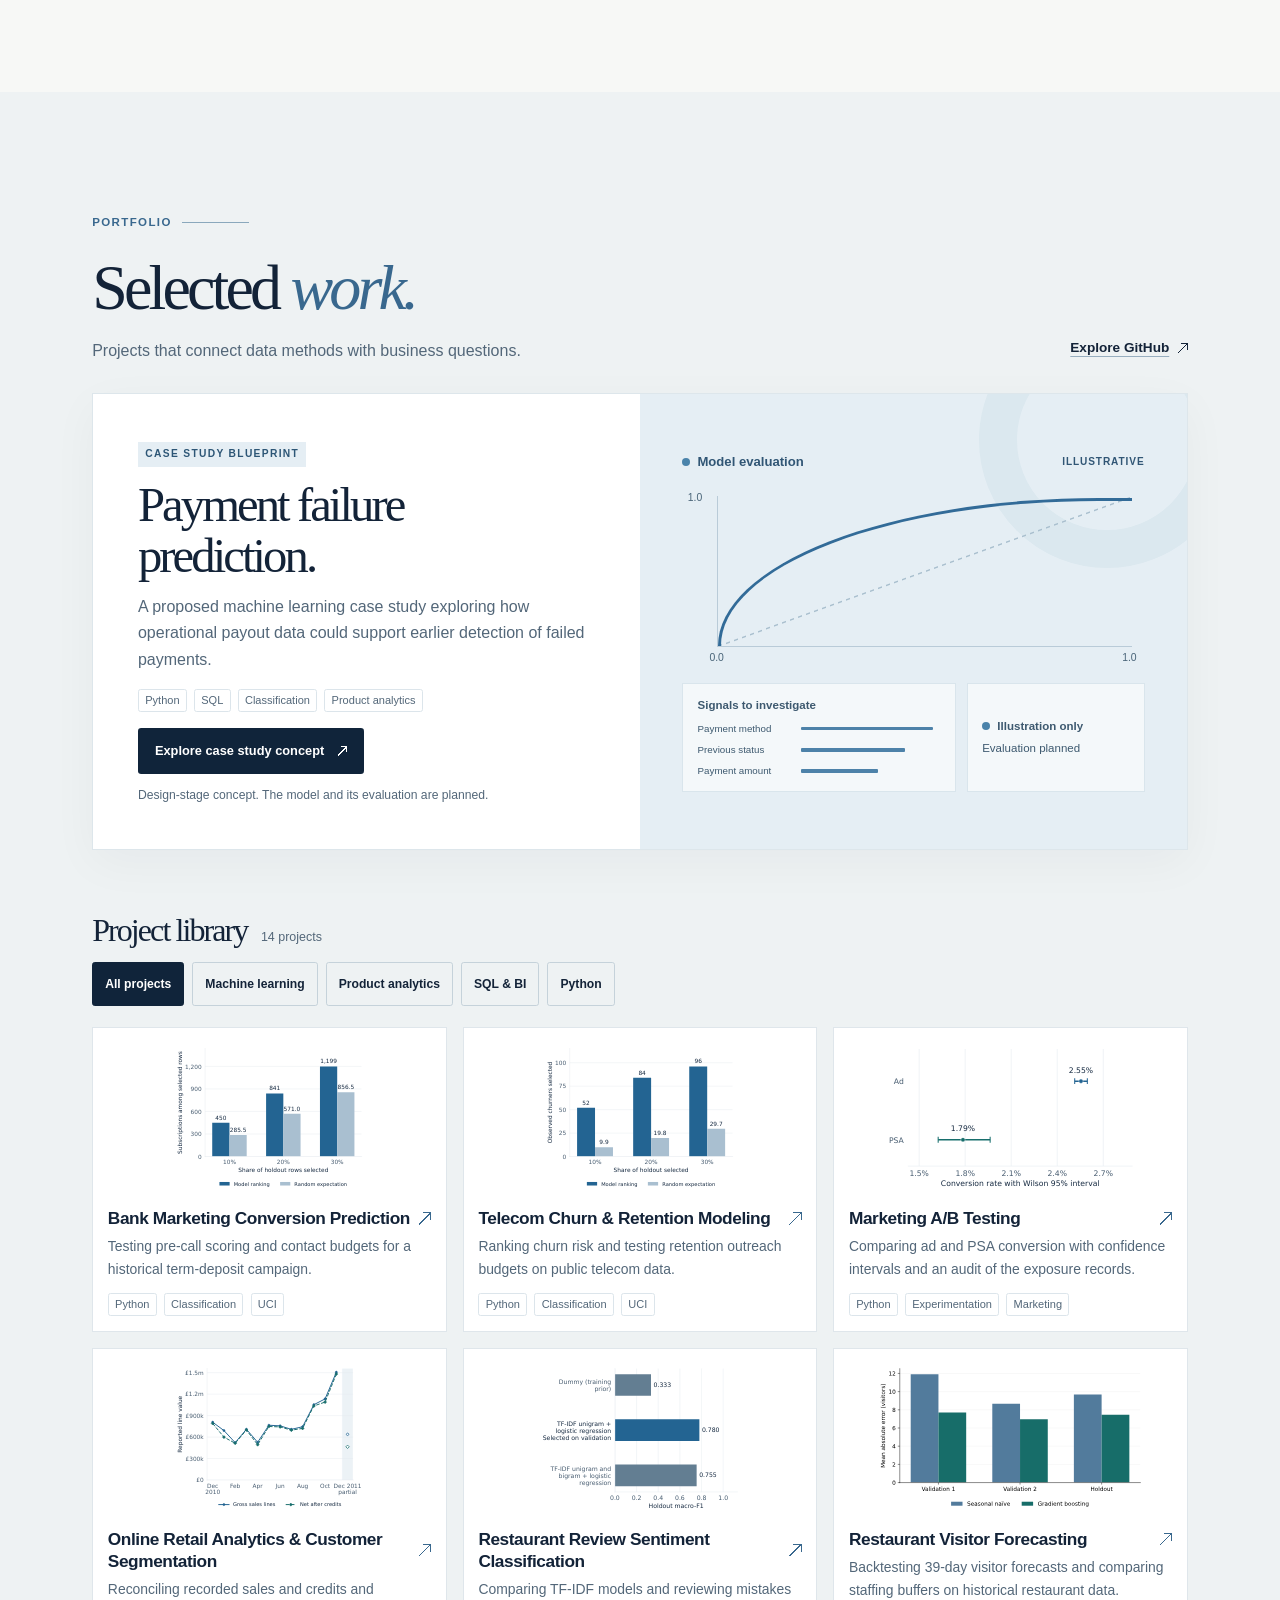
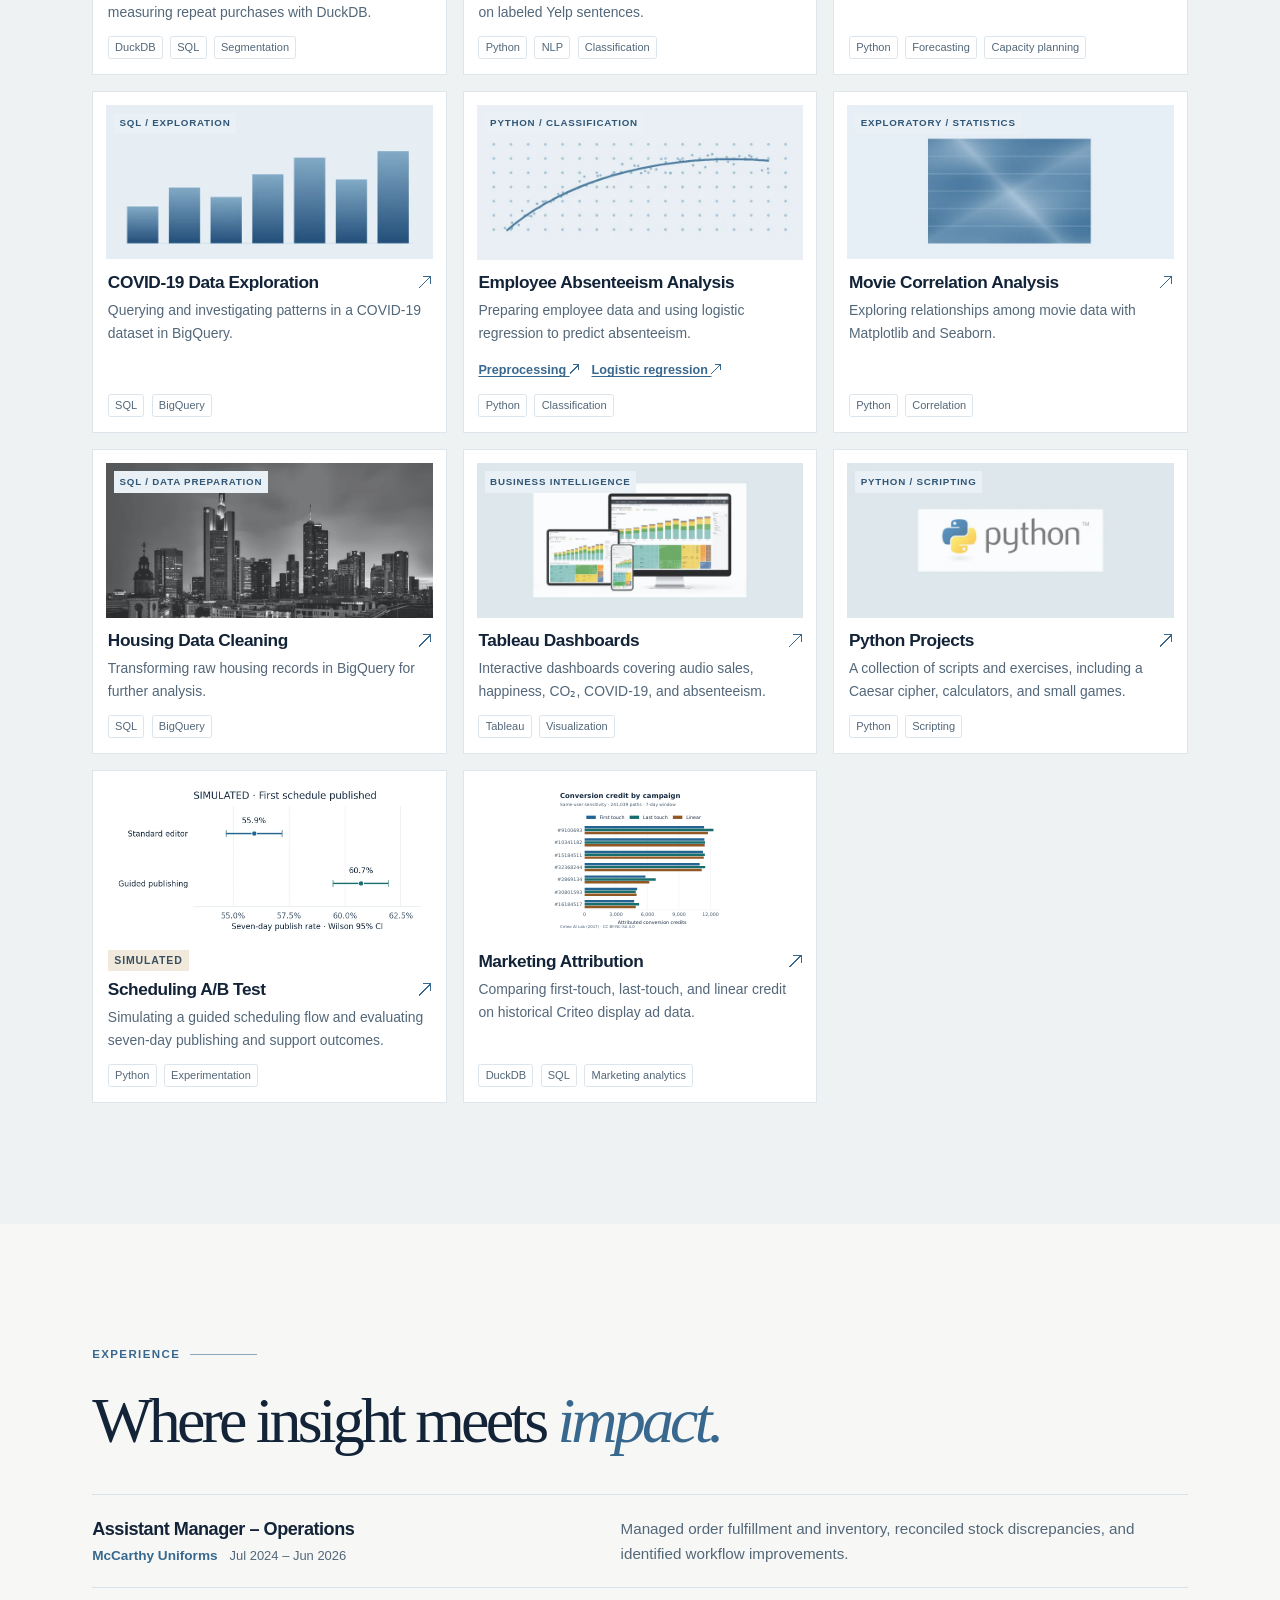
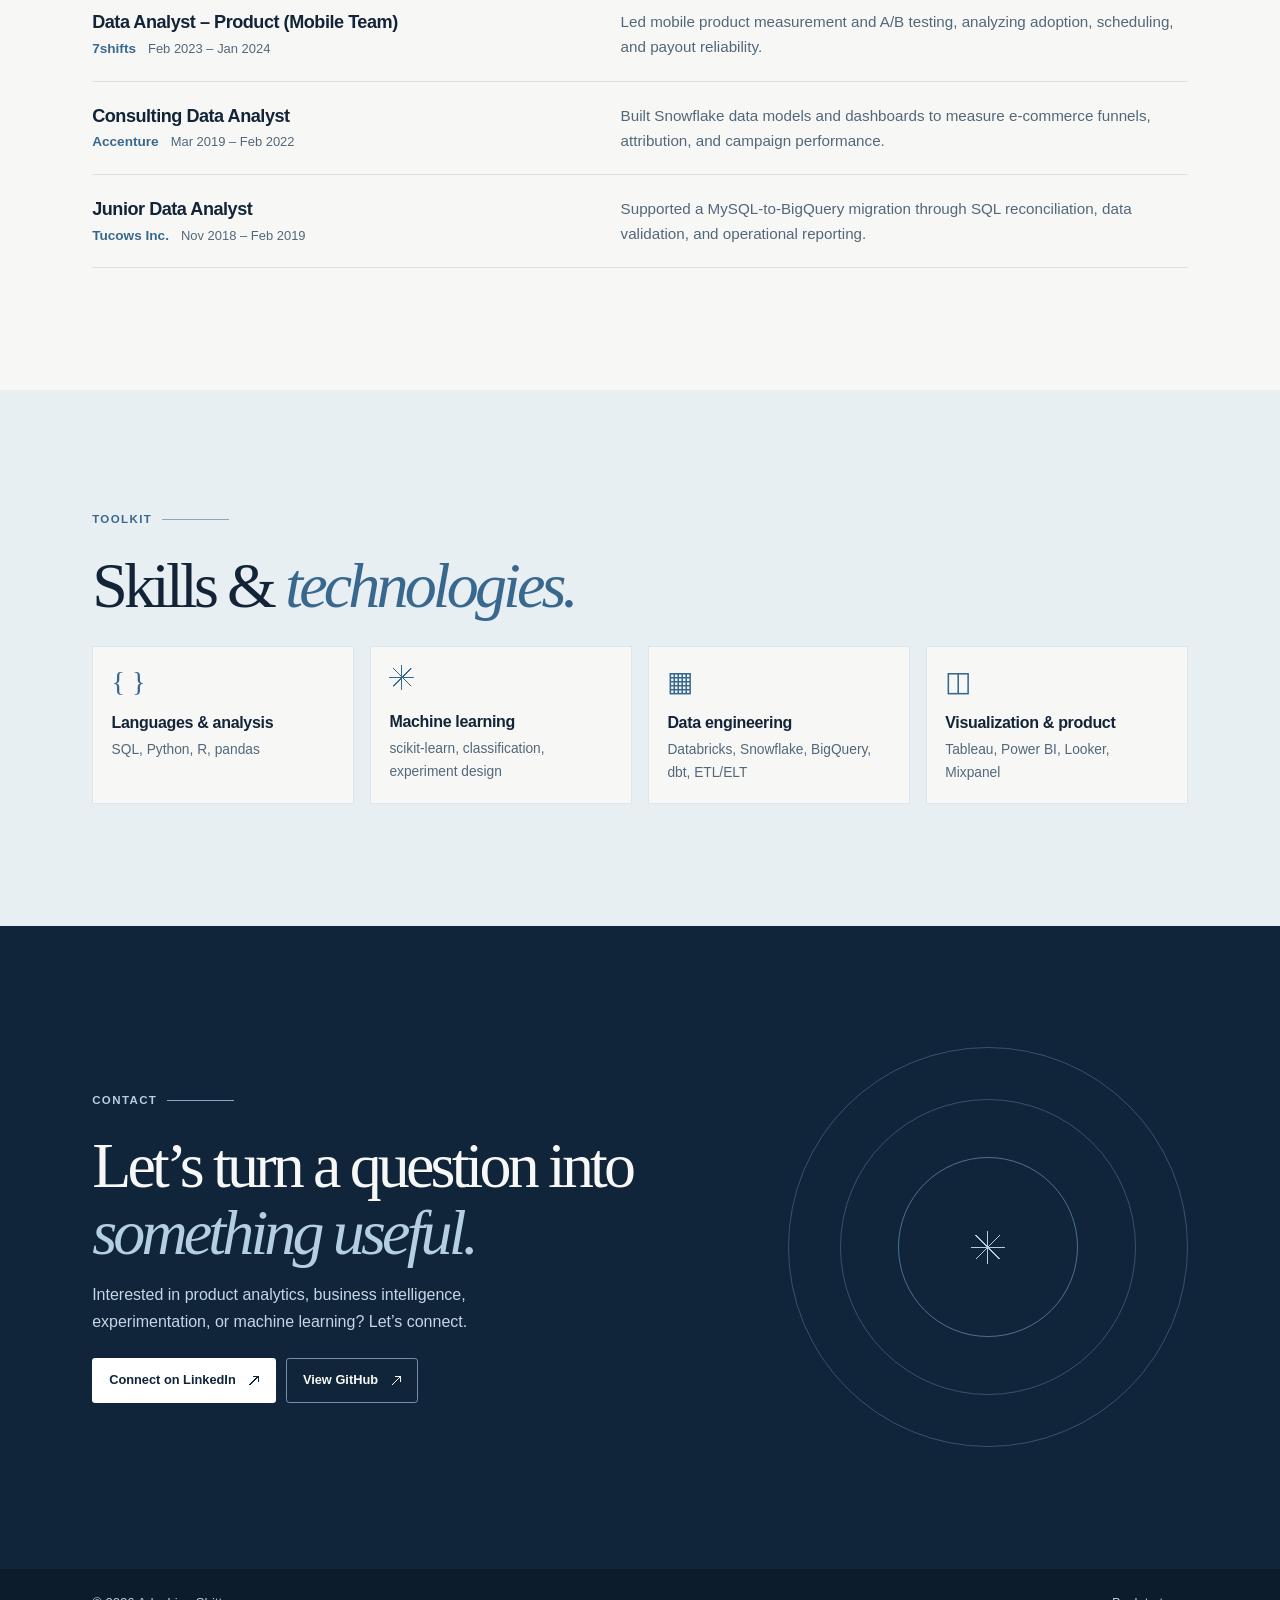
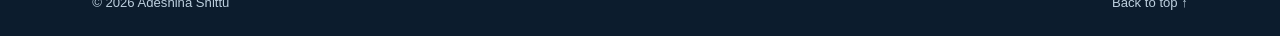
==== commit 552669c2: "Publish the marketing attribution case study" ====
--- a/docs/index.html
+++ b/docs/index.html
@@ -301,15 +301,13 @@
             </article>
 
             <article class="project-card" data-categories="product-analytics sql-bi python">
-              <div class="project-thumb">
-                <img src="assets/portfolio/marketing-attribution.webp" width="760" height="360" loading="lazy" alt="">
-                <span class="thumb-label">Marketing analytics</span>
-              </div>
-              <div class="project-copy">
-                <p class="planned">Planned</p>
-                <h4>Marketing Attribution</h4>
-                <p>Investigating how marketing channels contribute across the customer funnel.</p>
-                <ul class="tags"><li>SQL</li><li>Python</li><li>BI</li></ul>
+              <div class="project-thumb case-study-thumb">
+                <img src="assets/marketing-attribution/campaign-credit-same-user.svg" width="403" height="335" loading="lazy" alt="">
+              </div>
+              <div class="project-copy">
+                <h4><a href="case-studies/marketing-attribution.html">Marketing Attribution <span class="arrow-up-right" aria-hidden="true"></span></a></h4>
+                <p>Comparing first-touch, last-touch, and linear credit on historical Criteo display ad data.</p>
+                <ul class="tags"><li>DuckDB</li><li>SQL</li><li>Marketing analytics</li></ul>
               </div>
             </article>
           </div>
